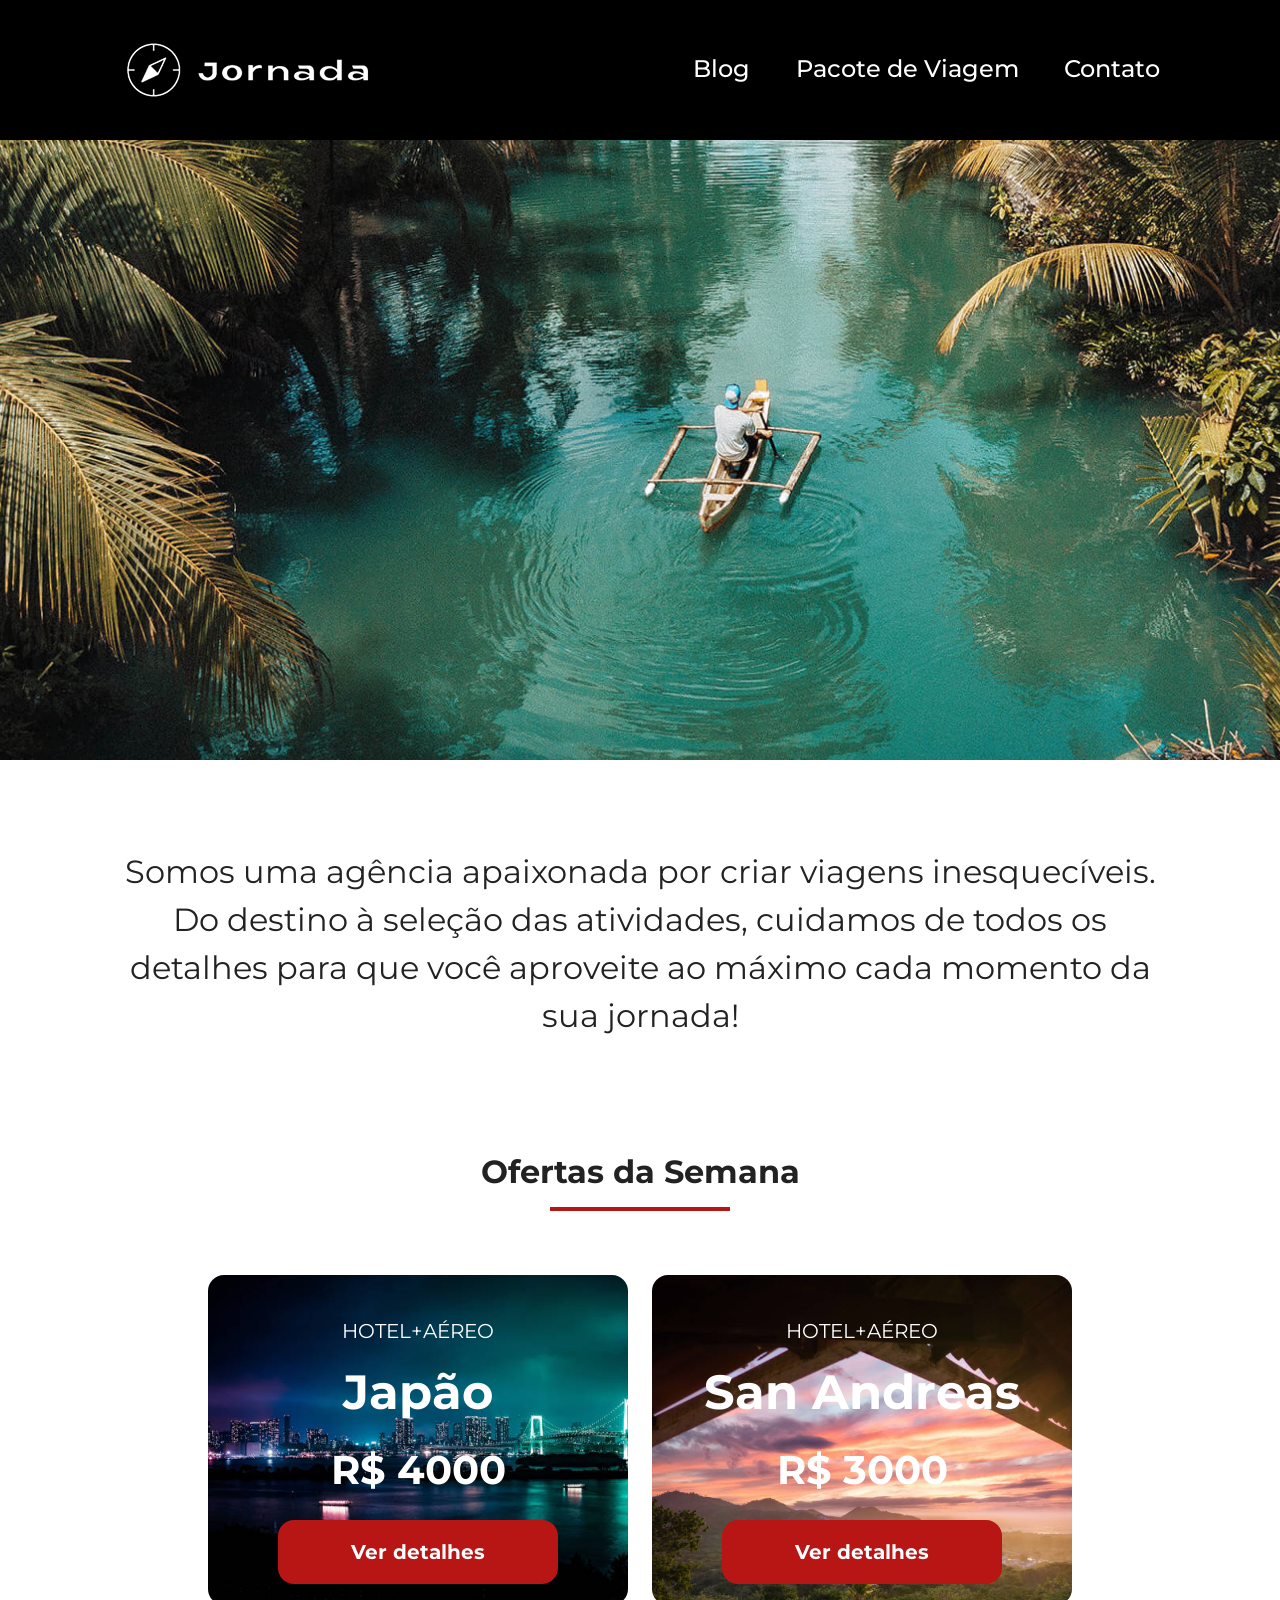
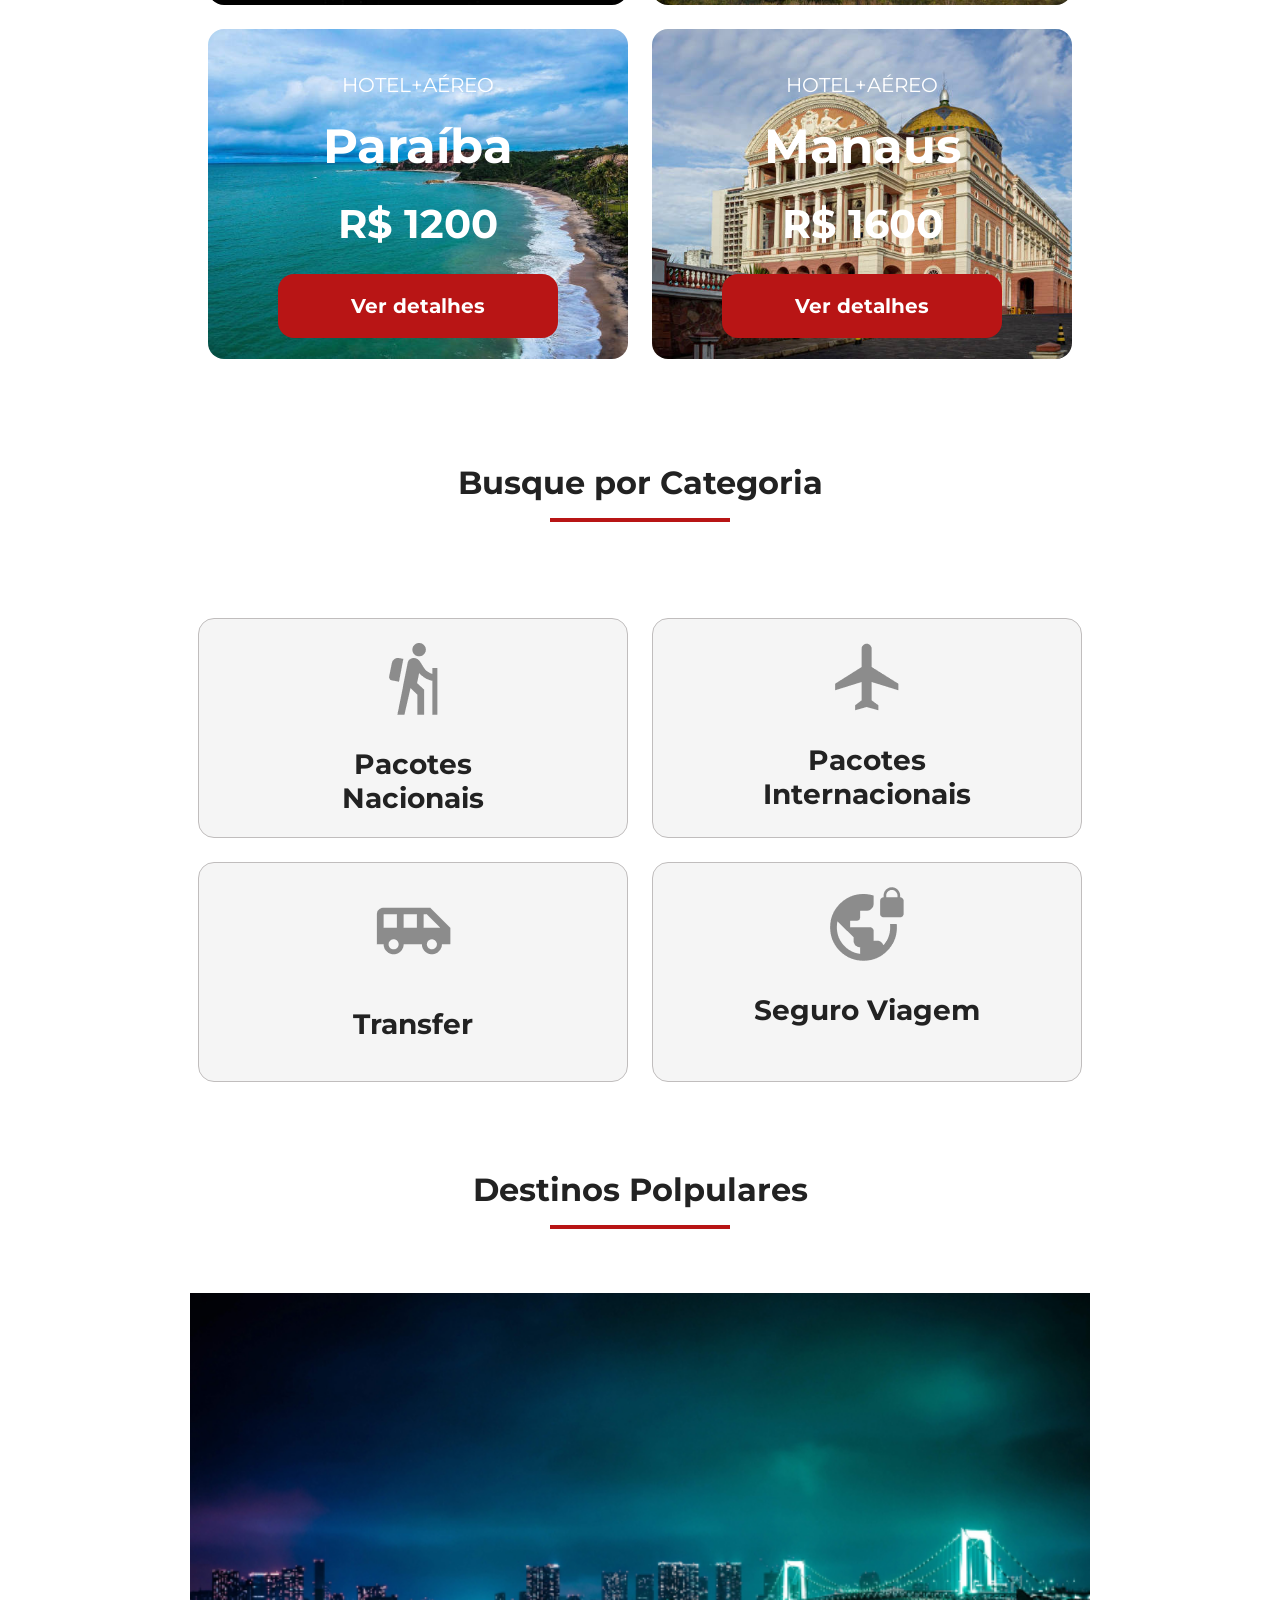
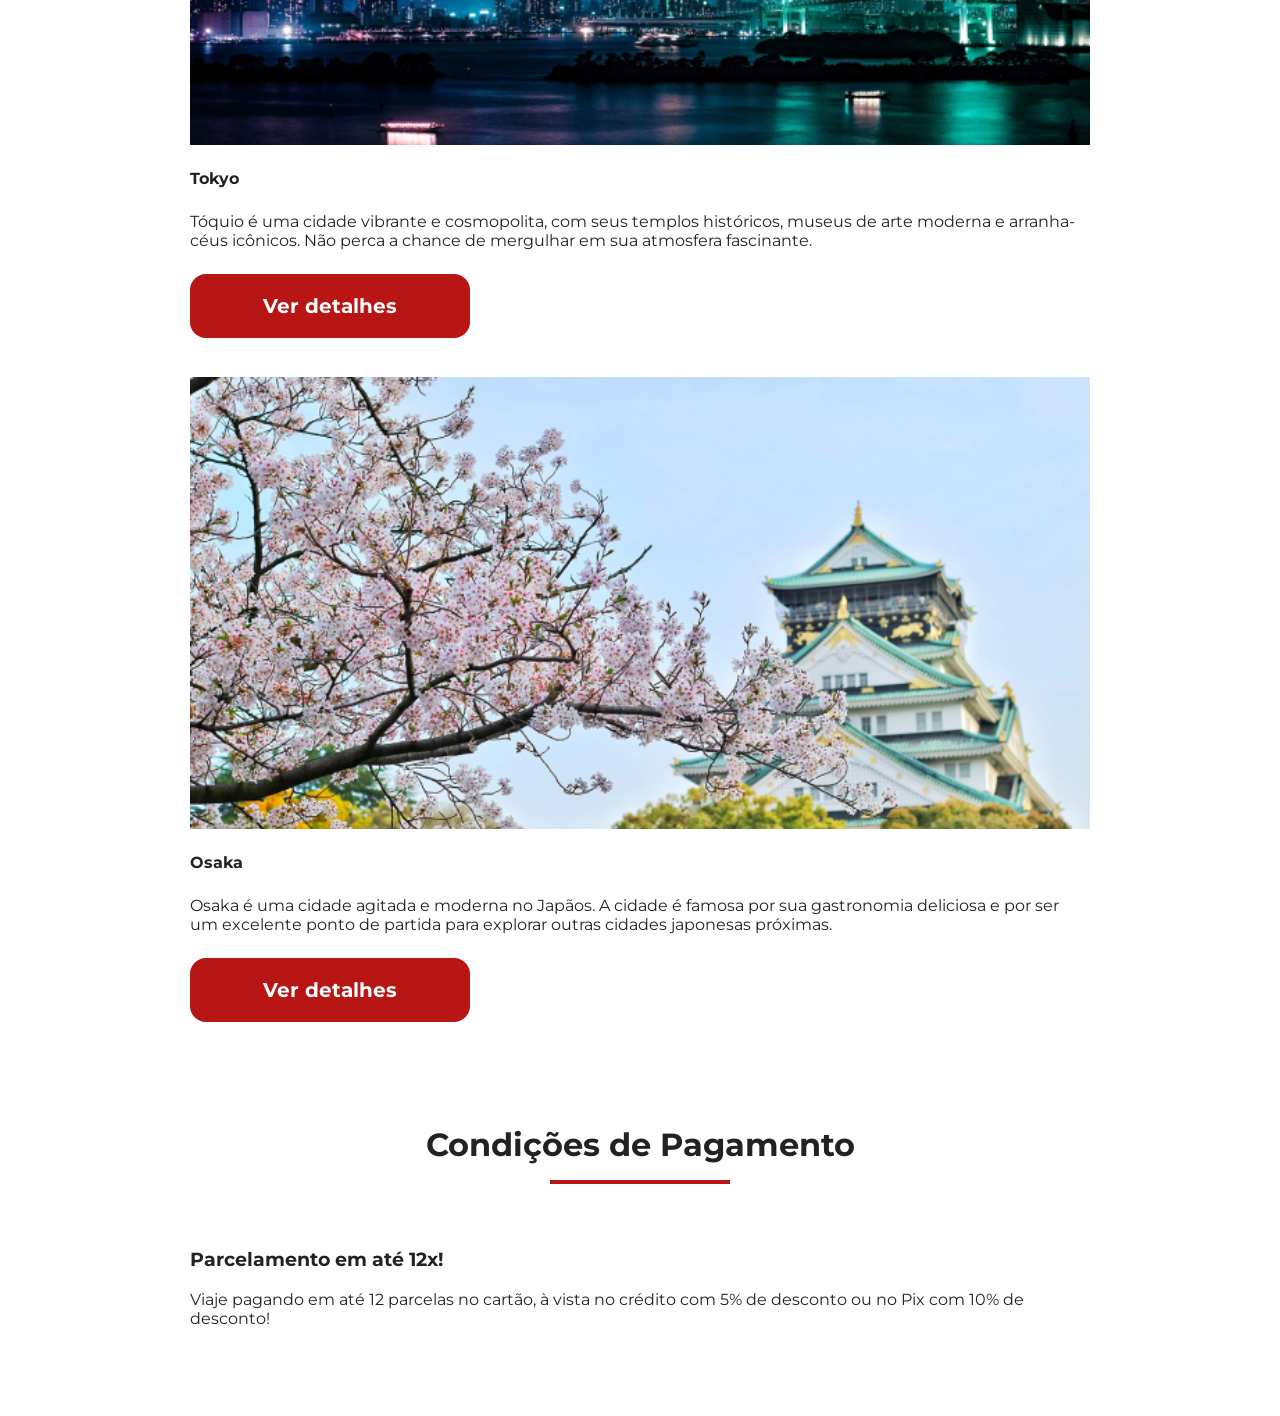
==== index.html @ 7502ced8 "Adiciona estrutura de pagamentos" ====
<!doctype html><html lang="pt-br">
  <head>
    <meta charset="UTF-8" />
    <meta name="viewport" content="width=device-width, initial-scale=1.0" />
    <link rel="stylesheet" href="css/styles.css" />
    <title>Jornada Viagens</title>
    <link rel="shortcut icon" href="./assets/favicon.ico" type="image/x-icon">
  </head>
  <body>
    <header class="main-header">
      <a class="logo" href="index.html" title="Voltar para página inicial">
        <img class="img-mobile" src="assets/bussola_jornada_branca.png" alt="Bússola do logo Jornada Viagens na cor branca"/>
        <img class="img-desktop" src="assets/bussola-texto-jornada-branco.png" alt="Logo Jornada Viagens na cor branca">
      </a>
        <div class="navegation-menu">
          <label for="menu">
            <img src="assets/menu.png" alt="Menu" />
          </label>
          <input type="checkbox" id="menu" hidden />
          <nav>
            <ul class="list-links">
              <li>
                <a href="blog.html" target="_blank" title="Acessar Blog">Blog</a>
              </li>
              <li>
                <a href="pacotes.html" target="_blank" title="Acessar Pacotes de Viagem">Pacote de Viagem</a>
              </li>
              <li>
                <a href="contato.html" target="_blank" title="Acessar Contato">Contato</a>
              </li>
            </ul>
          </nav>
        </div>
    </header>
    <section class="hero">
      <div class="hero-img"></div>
      <h2>Somos uma agência apaixonada por criar viagens inesquecíveis. Do destino
        à seleção das atividades, cuidamos de todos os detalhes para que você
        aproveite ao máximo cada momento da sua jornada!
      </h2>
    </section>
    <div class="section-title">
      <h2>Ofertas da Semana</h2>
      <hr />
    </div>
    <section class="offers">
      <!-- <div class="section-title">
        <h2>Ofertas da Semana</h2>
        <hr />
      </div> -->
      <div class="offers-cards">
        <article class="card japao">
          <header>
            <p>HOTEL+AÉREO</p>
            <h3>Japão <br/>
              <span>R$ 4000</span>
            </h3>
          </header>
          <footer>
            <a href="#" class="button">Ver detalhes</a>
          </footer>
        </article>
      </div>
      <div class="offers-cards">
        <article class="card san-andreas">
          <header>
            <p>HOTEL+AÉREO</p>
            <h3>San Andreas<br/>
              <span>R$ 3000</span>
            </h3>
          </header>
          <footer>
            <a href="#" class="button">Ver detalhes</a>
          </footer>
        </article>
      </div>
      <div class="offers-cards">
        <article class="card paraiba">
          <header>
            <p>HOTEL+AÉREO</p>
            <h3>Paraíba<br/>
              <span>R$ 1200</span>
            </h3>
          </header>
          <footer>
            <a href="#" class="button">Ver detalhes</a>
          </footer>
        </article>
      </div>
      <div class="offers-cards">
        <article class="card manaus">
          <header>
            <p>HOTEL+AÉREO</p>
            <h3>Manaus<br/>
              <span>R$ 1600</span>
            </h3>
          </header>
          <footer>
            <a href="#" class="button">Ver detalhes</a>
          </footer>
        </article>
      </div>
    </section>
    <section class="categories">
      <div class="section-title">
        <h2>Busque por Categoria</h2>
        <hr />
      </div>
      <div class="categories-cards">
        <a class="card" href="#" target="_blank" title="Busque pela categoria Pacotes Nacionais">
          <img src="assets/icone-caminhada.png" alt="Ícone cinza representando uma pessoa fazendo tracking">
          <h3 class="content-title">Pacotes<br/>Nacionais</h3>
        </a>
        <a class="card" href="#" target="_blank" title="Busque pela categoria Pacotes Internacionais">
          <img src="assets/icone-aviao.png" alt="ícone cinza representando um avião">
          <h3 class="content-title">Pacotes<br/>Internacionais</h3>
        </a>
        <a class="card single-line transfer" href="#" target="_blank" title="Busque pela categoria Transfer">
          <img src="assets/icone-onibus.png" alt="ícone cinza representando um ônibus">
          <h3 class="content-title">Transfer</h3>
        </a>
        <a class="card single-line" href="#" target="_blank" title="Busque pela categoria Seguro Viagem">
          <img src="assets/icone-planeta.png" alt="ícone cinza representando o planeta terra com um cadeado">
          <h3 class="content-title">Seguro Viagem</h3>
        </a>
      </div>
    </section>
    <div class="section-title">
        <h2>Destinos Polpulares</h2>
        <hr />
    </div>
    <section class="destinations">
      <!-- <div class="section-title">
        <h2>Destinos Polpulares</h2>
        <hr />
      </div> -->
      <div class="destination-items">
        <article class="item tokyo">
          <header>
              <div class="img-item"></div>
              <h4>Tokyo</h4>
          </header>
          <p>Tóquio é uma cidade vibrante e cosmopolita, com seus templos
              históricos, museus de arte moderna e arranha-céus icônicos. Não
              perca a chance de mergulhar em sua atmosfera fascinante.
          </p>
          <footer>
              <a href="#" class="button" target="_blank" title="Veja mais detalhes do destino Tokyo">Ver detalhes</a>
          </footer>
        </article>
      </div>
      <div class="destination-items">
        <article class="item osaka">
          <header>
            <div class="img-item"></div>
            <h4>Osaka</h4>
          </header>
          <p>Osaka é uma cidade agitada e moderna no Japãos. A cidade é famosa
            por sua gastronomia deliciosa e por ser um excelente ponto de
            partida para explorar outras cidades japonesas próximas.
          </p>
          <footer>
            <a href="#" class="button" target="_blank" title="Veja mais detalhes do destino Osaka">Ver detalhes</a>
          </footer>
        </article>
      </div>
    </section>
    <section class="payments">
      <div class="section-title">
        <h2>Condições de Pagamento</h2>
        <hr />
      </div>
      <div class="text-content">
        <h3>Parcelamento em até 12x!</h3>
        <p>Viaje pagando em até 12 parcelas no cartão, à vista no crédito com 5% de desconto ou no Pix com 10% de desconto! </p>
      </div>
      <div class="image-content">
        <div class="image bag"></div>
        <div class="image passport"></div>
        <div class="image people"></div>
      </div>
    </section>
  </body></html>
---- css/styles.css ----
@import url(global.css);
@import url(header.css);
@import url(hero.css);
@import url(offers.css);
@import url(categories.css);
@import url(destinations.css);
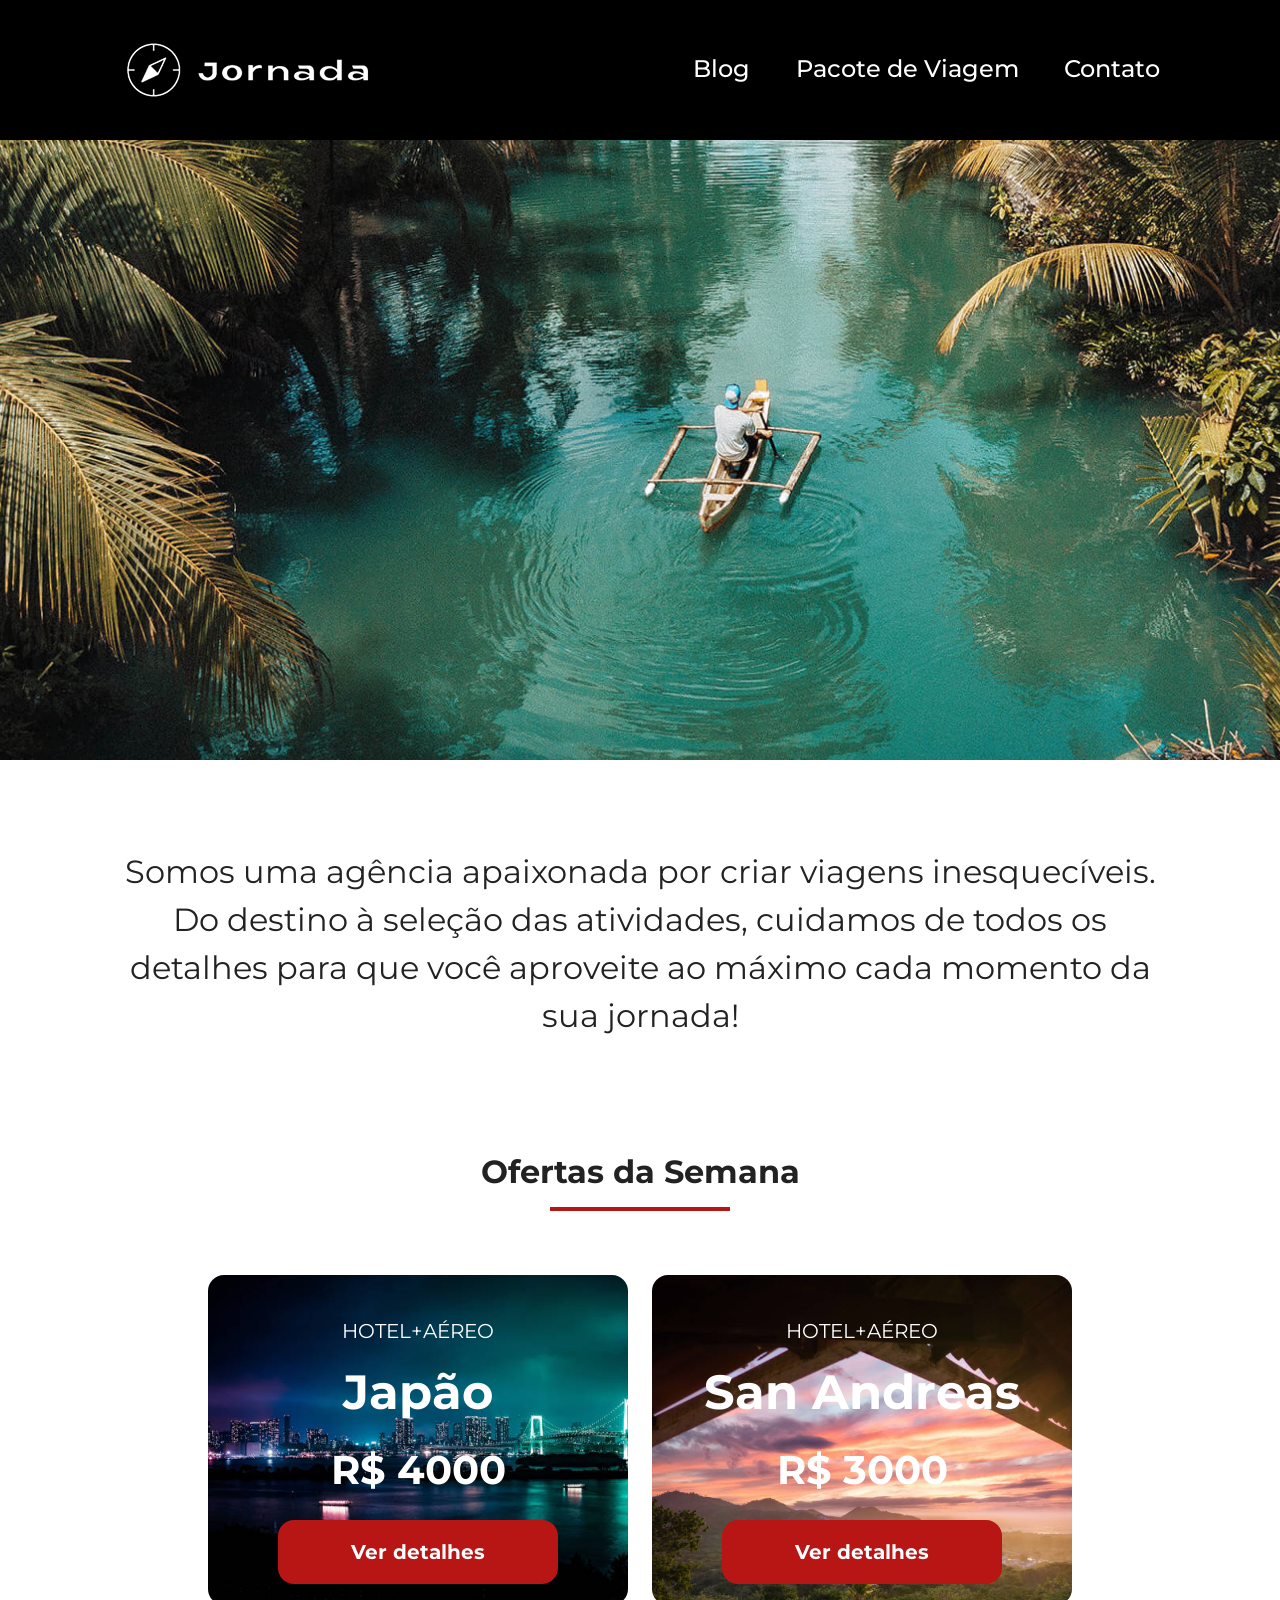
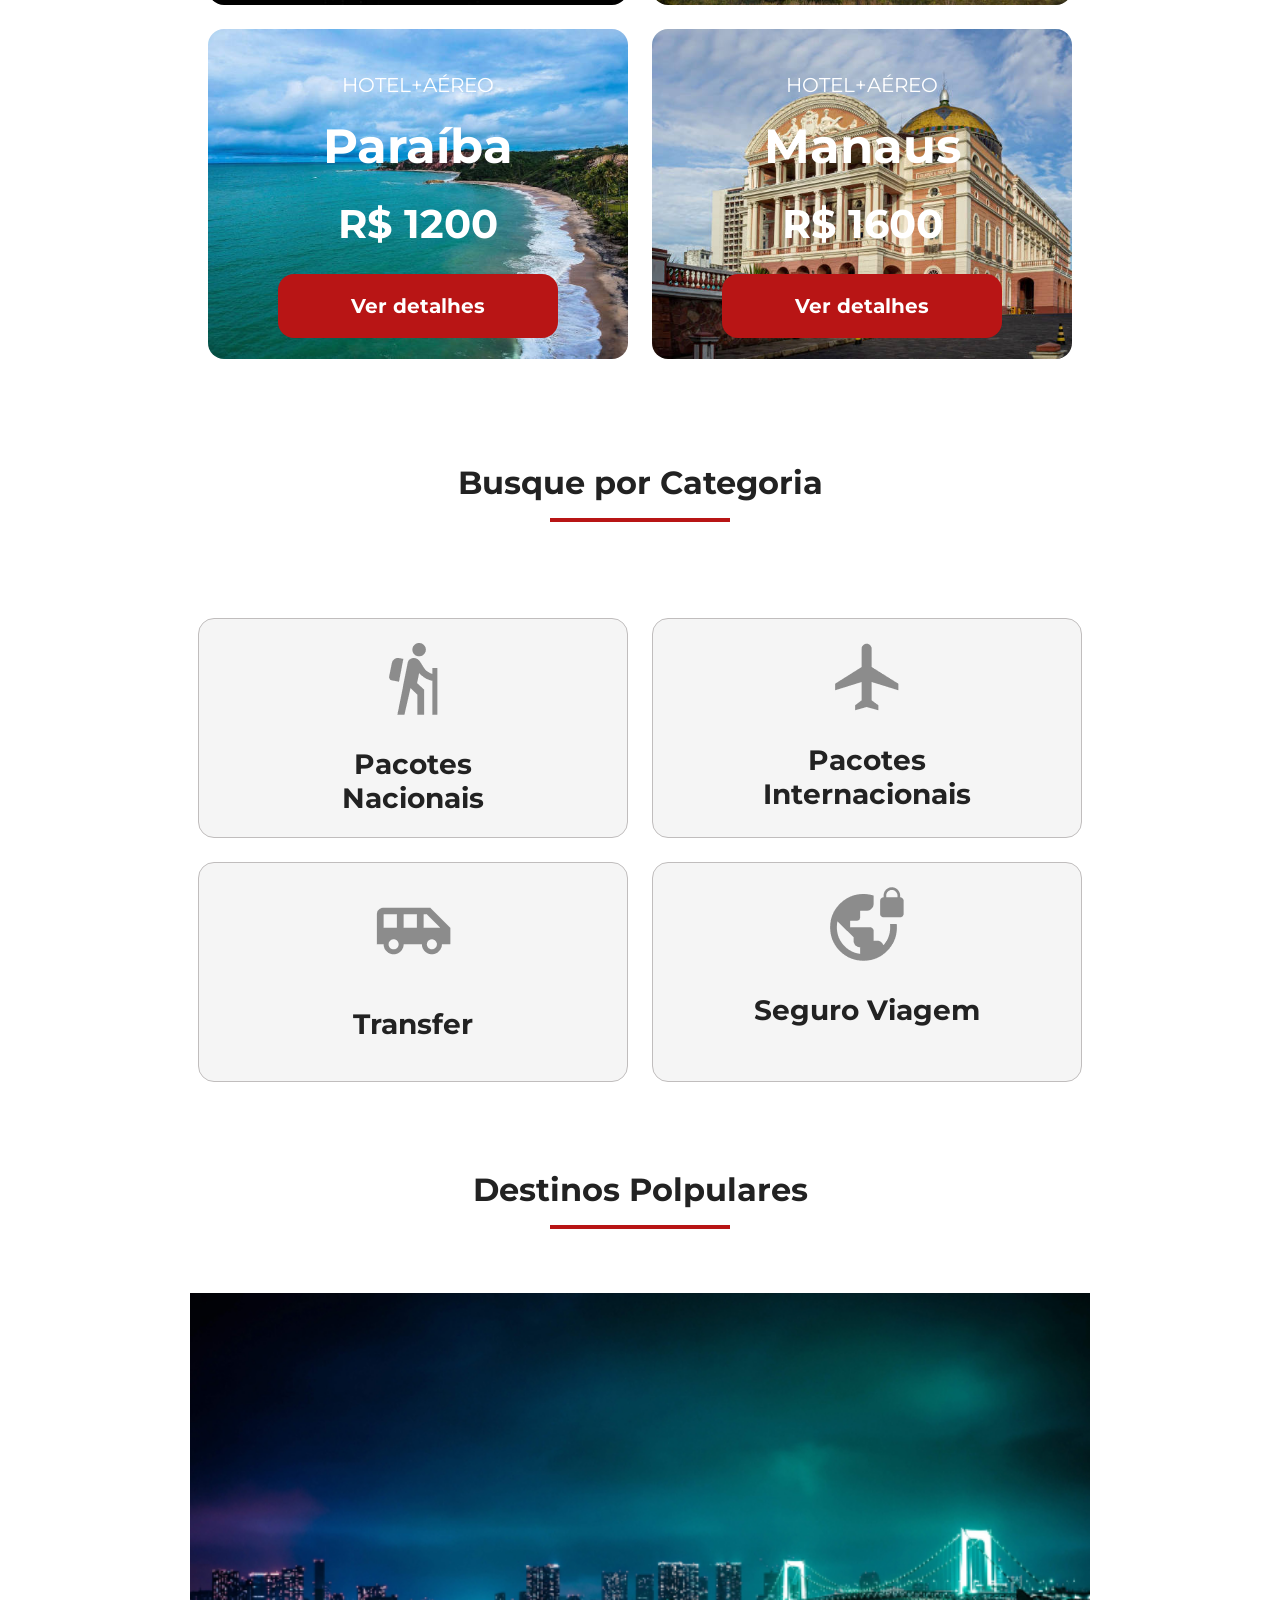
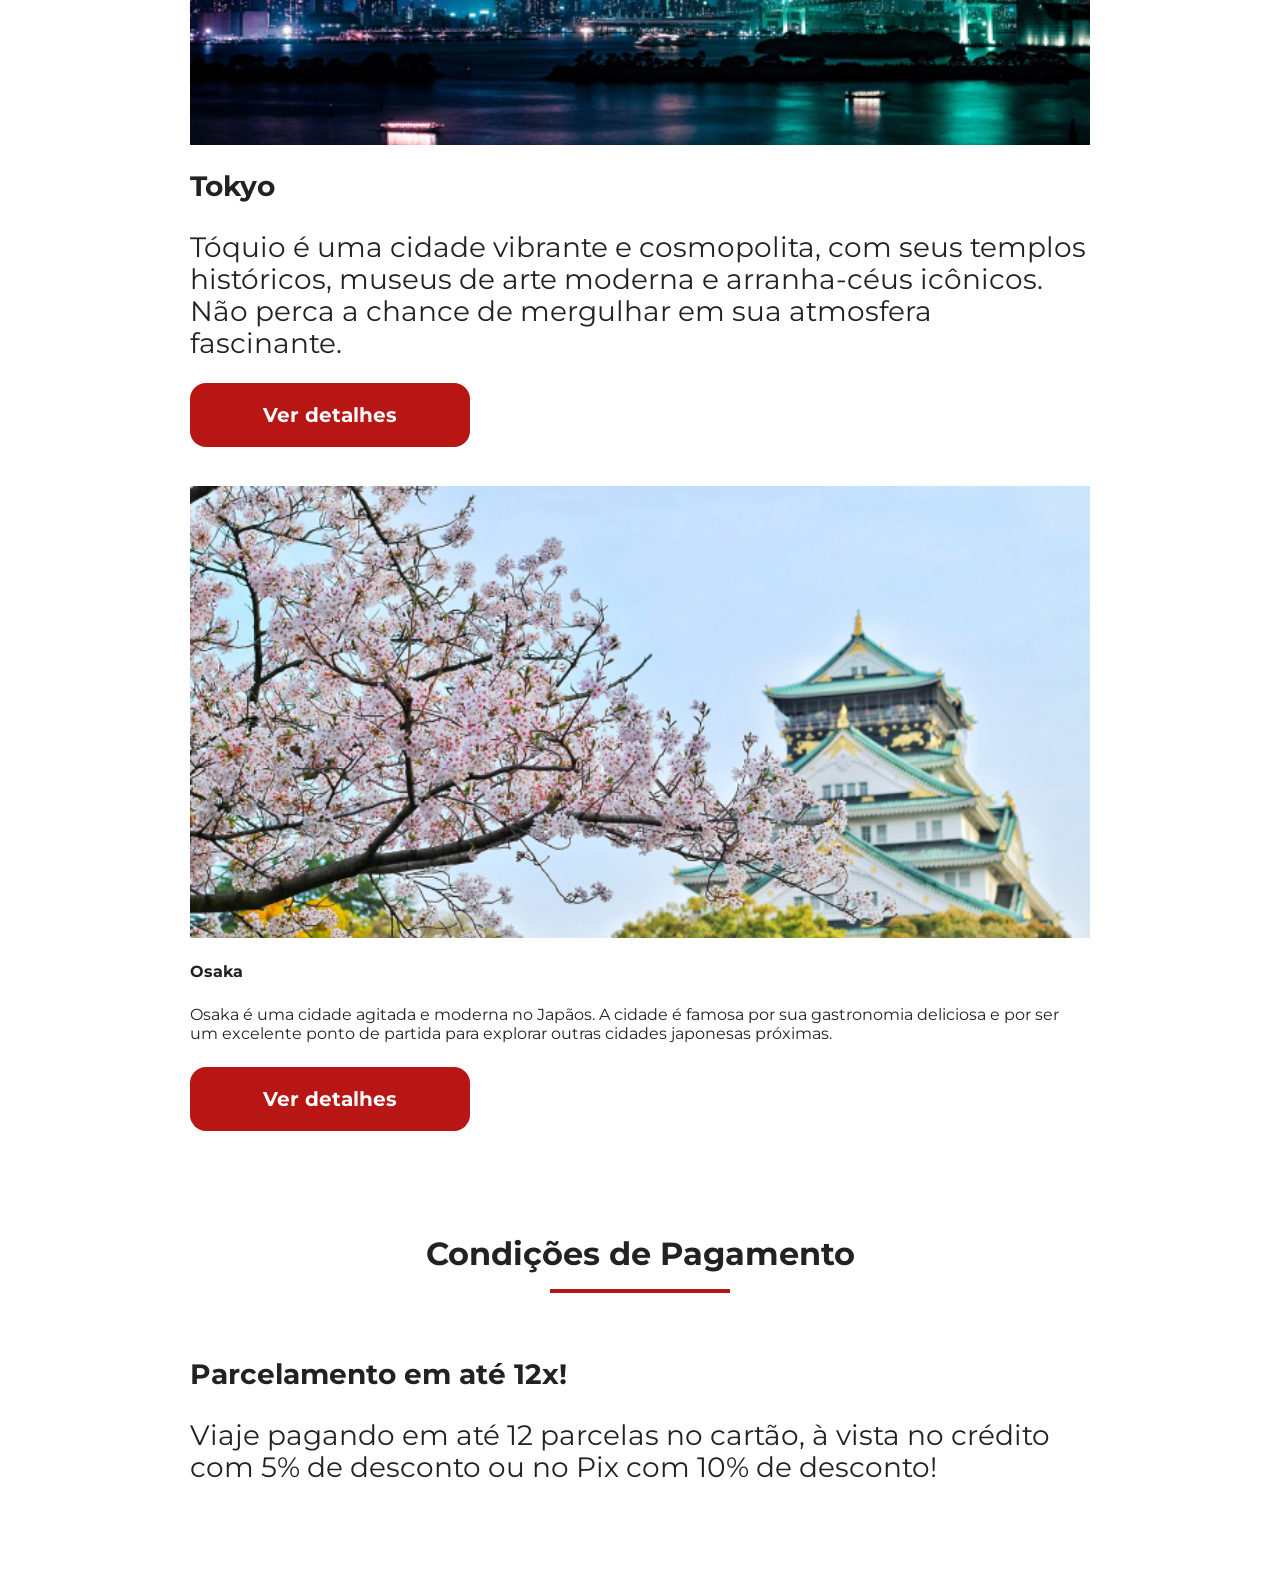
==== commit 77ffb5f4: "Reutiliza estilos de textos" ====
--- a/index.html
+++ b/index.html
@@ -138,9 +138,9 @@
         <article class="item tokyo">
           <header>
               <div class="img-item"></div>
-              <h4>Tokyo</h4>
+              <h4 class="content-title">Tokyo</h4>
           </header>
-          <p>Tóquio é uma cidade vibrante e cosmopolita, com seus templos
+          <p class="content-text">Tóquio é uma cidade vibrante e cosmopolita, com seus templos
               históricos, museus de arte moderna e arranha-céus icônicos. Não
               perca a chance de mergulhar em sua atmosfera fascinante.
           </p>
@@ -171,8 +171,8 @@
         <hr />
       </div>
       <div class="text-content">
-        <h3>Parcelamento em até 12x!</h3>
-        <p>Viaje pagando em até 12 parcelas no cartão, à vista no crédito com 5% de desconto ou no Pix com 10% de desconto! </p>
+        <h3 class="content-title">Parcelamento em até 12x!</h3>
+        <p class="content-text">Viaje pagando em até 12 parcelas no cartão, à vista no crédito com 5% de desconto ou no Pix com 10% de desconto! </p>
       </div>
       <div class="image-content">
         <div class="image bag"></div>
--- a/css/styles.css
+++ b/css/styles.css
@@ -3,4 +3,5 @@
 @import url(hero.css);
 @import url(offers.css);
 @import url(categories.css);
-@import url(destinations.css);+@import url(destinations.css);
+@import url(payments.css);
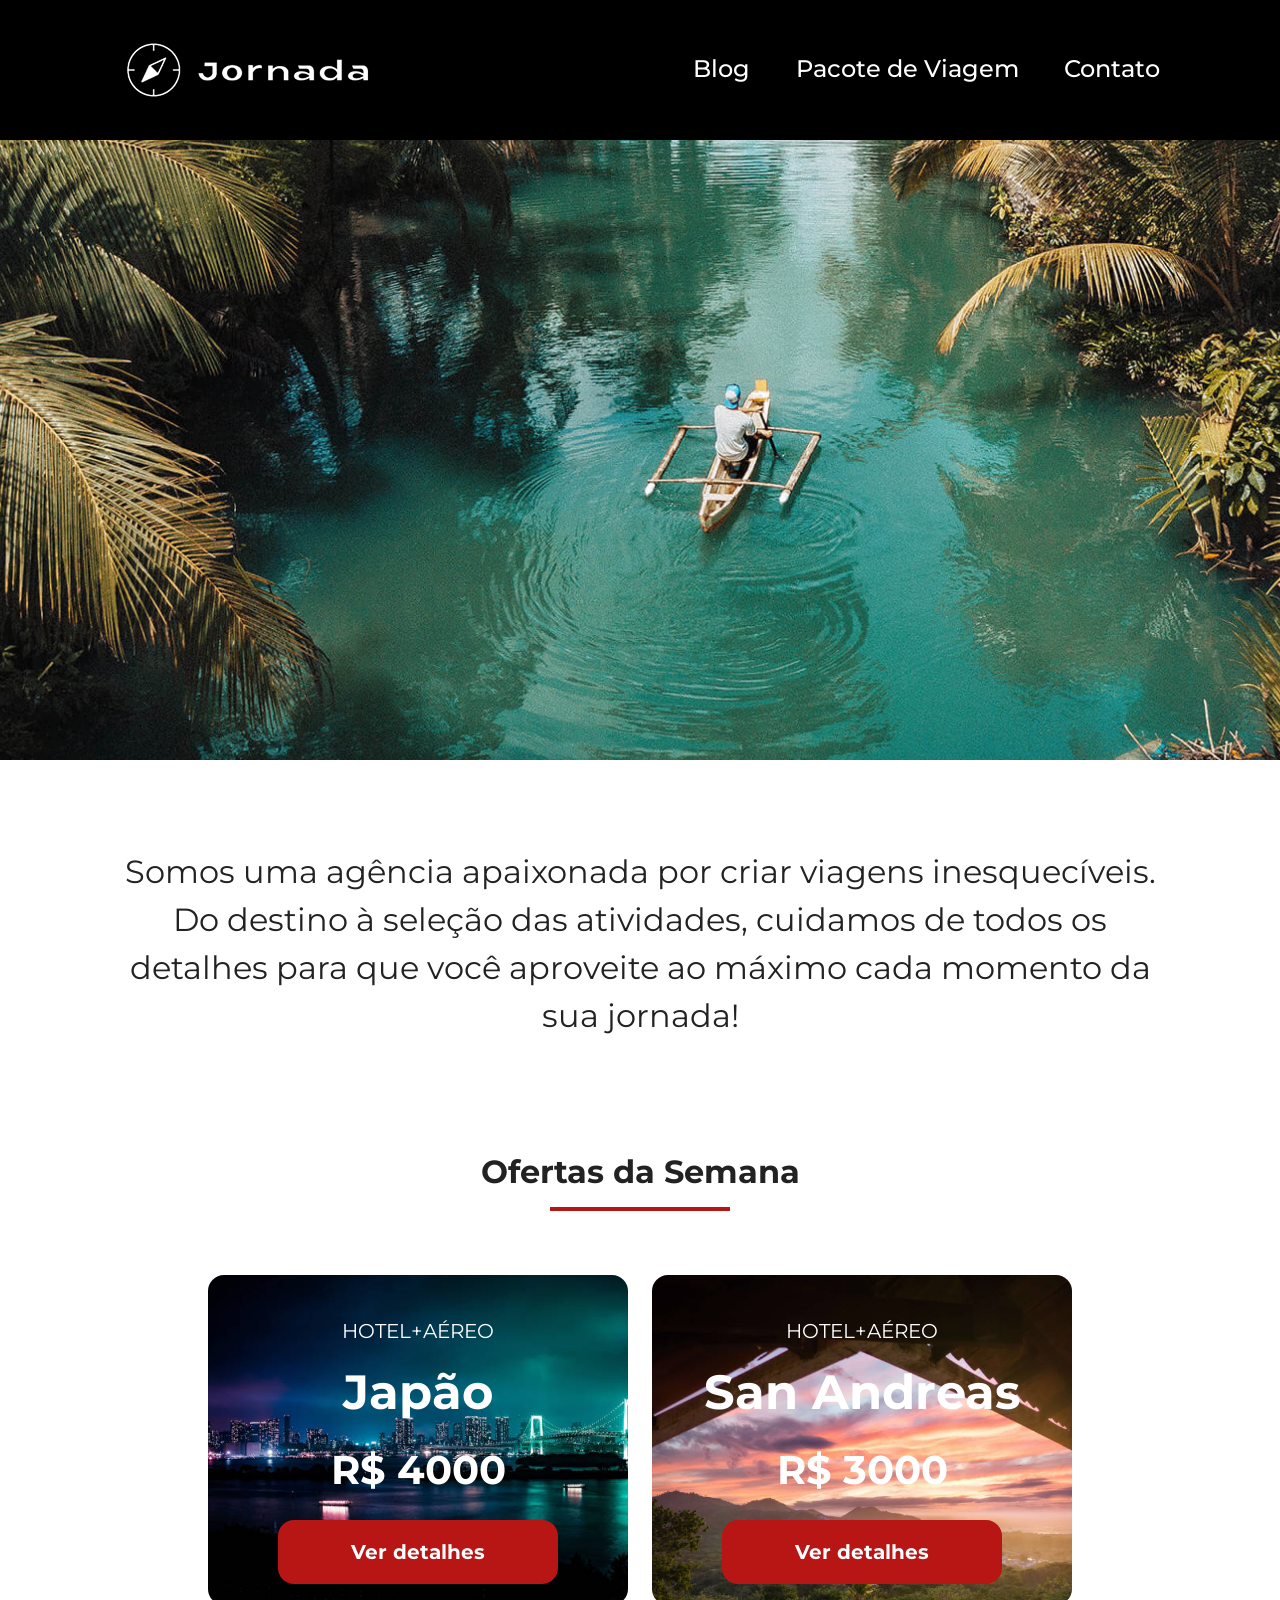
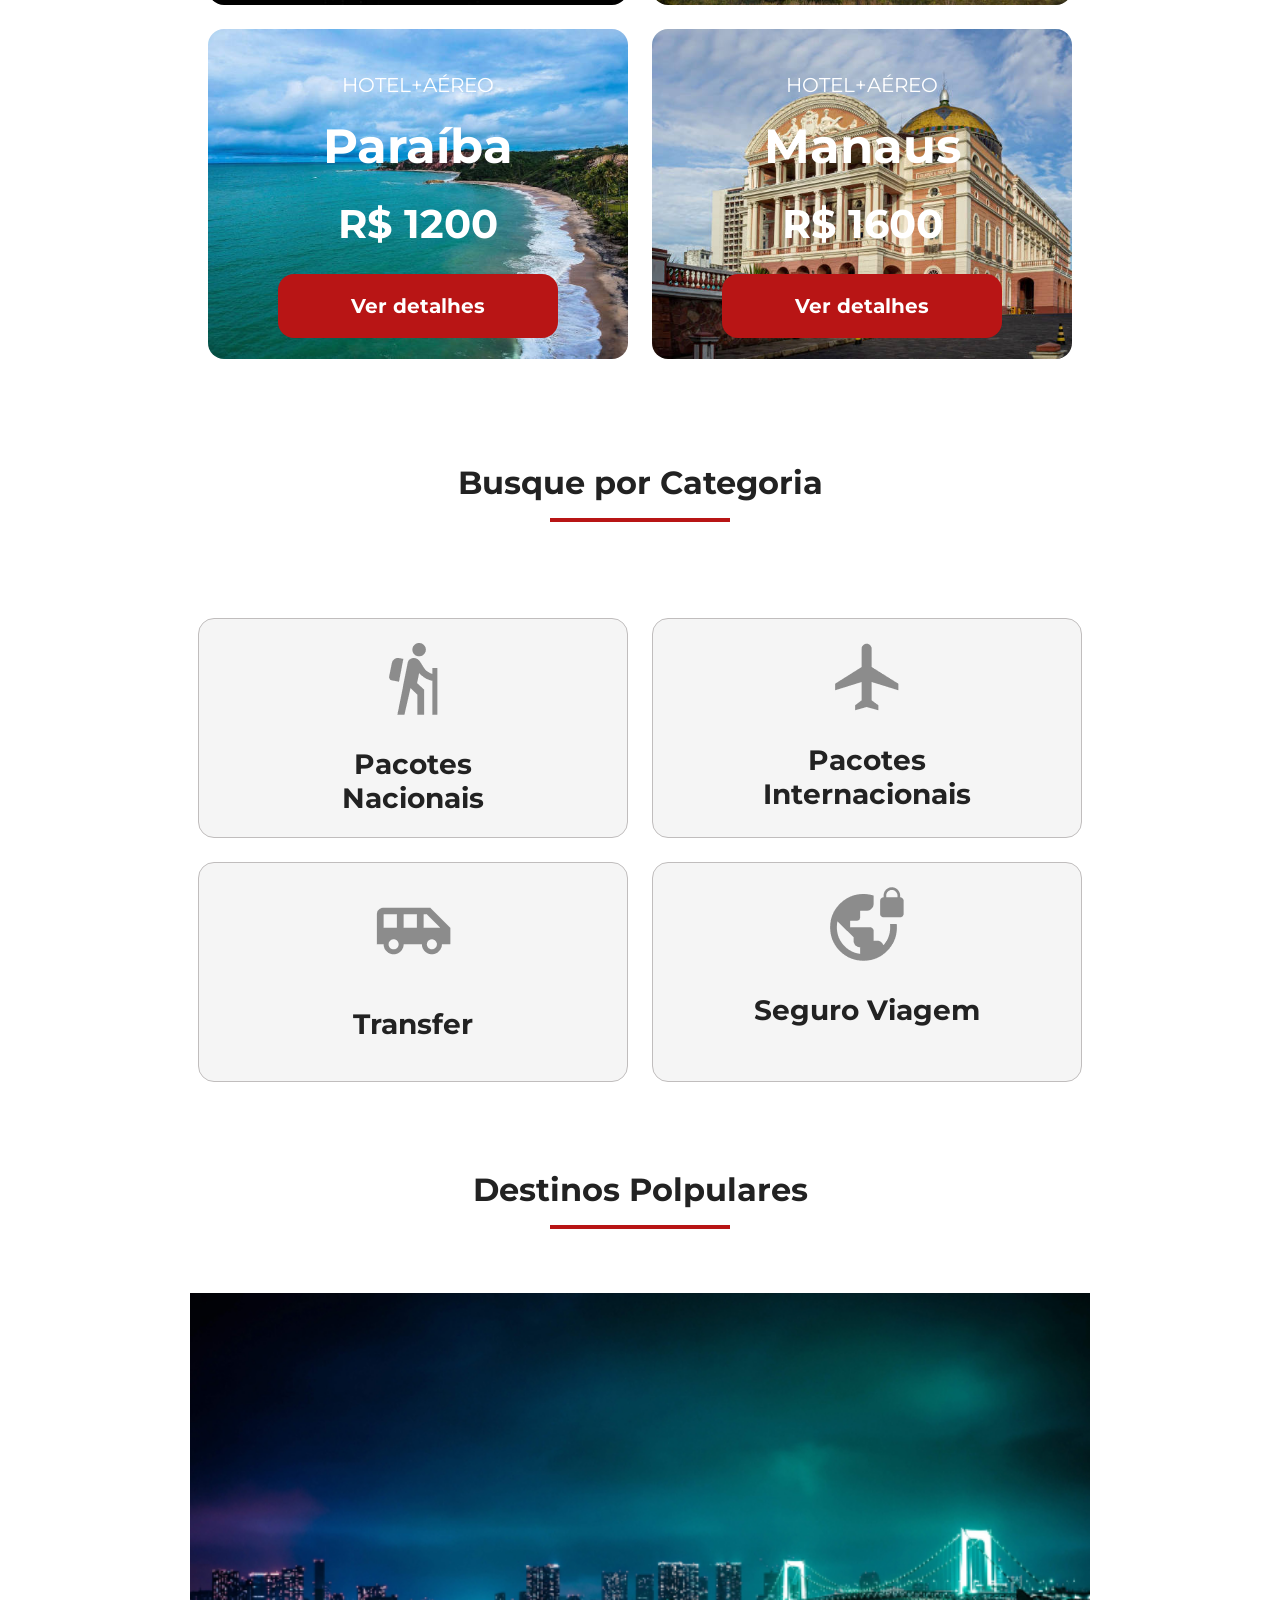
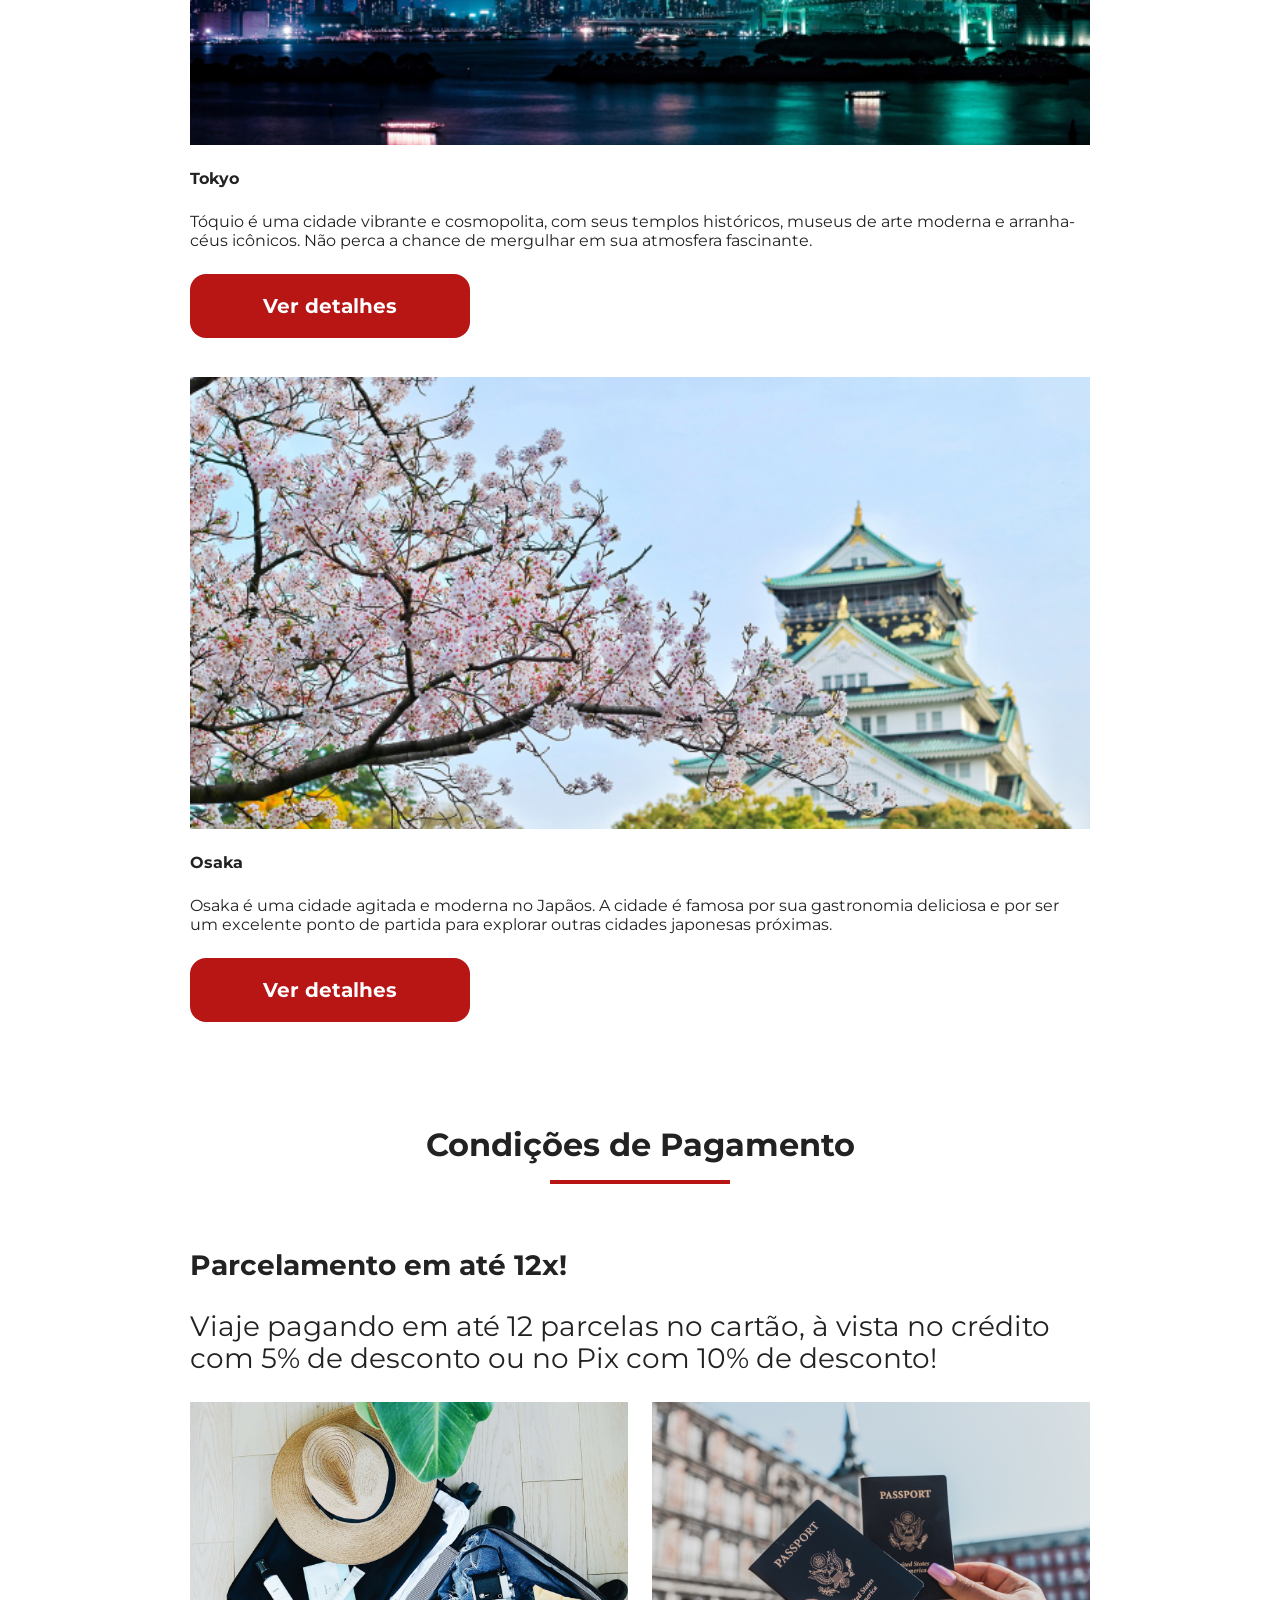
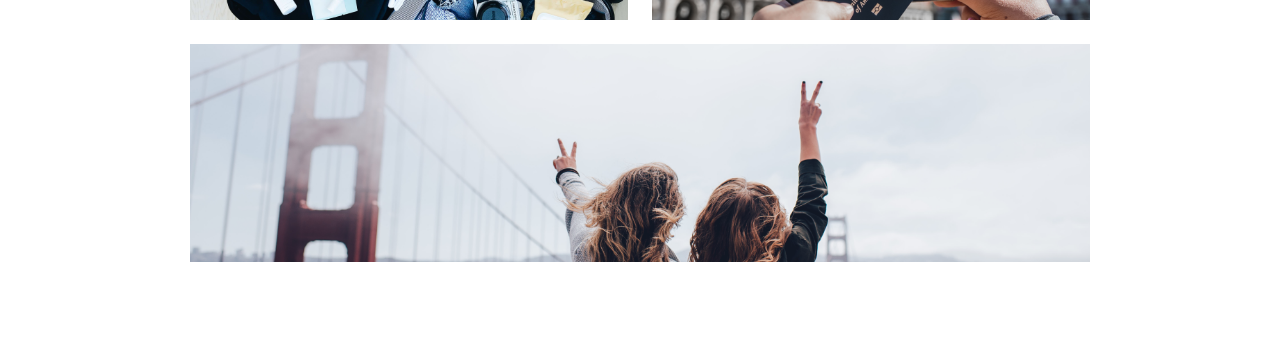
==== commit d148ce82: "Finalizando sessão condições de pagamentos" ====
--- a/index.html
+++ b/index.html
@@ -138,9 +138,9 @@
         <article class="item tokyo">
           <header>
               <div class="img-item"></div>
-              <h4 class="content-title">Tokyo</h4>
+              <h4>Tokyo</h4>
           </header>
-          <p class="content-text">Tóquio é uma cidade vibrante e cosmopolita, com seus templos
+          <p >Tóquio é uma cidade vibrante e cosmopolita, com seus templos
               históricos, museus de arte moderna e arranha-céus icônicos. Não
               perca a chance de mergulhar em sua atmosfera fascinante.
           </p>
@@ -170,14 +170,16 @@
         <h2>Condições de Pagamento</h2>
         <hr />
       </div>
-      <div class="text-content">
-        <h3 class="content-title">Parcelamento em até 12x!</h3>
-        <p class="content-text">Viaje pagando em até 12 parcelas no cartão, à vista no crédito com 5% de desconto ou no Pix com 10% de desconto! </p>
-      </div>
-      <div class="image-content">
-        <div class="image bag"></div>
-        <div class="image passport"></div>
-        <div class="image people"></div>
+      <div class="content-container">
+        <div class="text-content">
+          <h3 class="content-title">Parcelamento em até 12x!</h3>
+          <p class="content-text">Viaje pagando em até 12 parcelas no cartão, à vista no crédito com 5% de desconto ou no Pix com 10% de desconto! </p>
+        </div>
+        <div class="image-gallery">
+          <div class="image first"></div>
+          <div class="image second"></div>
+          <div class="image thirdy colspan-2"></div>
+        </div>
       </div>
     </section>
   </body></html>
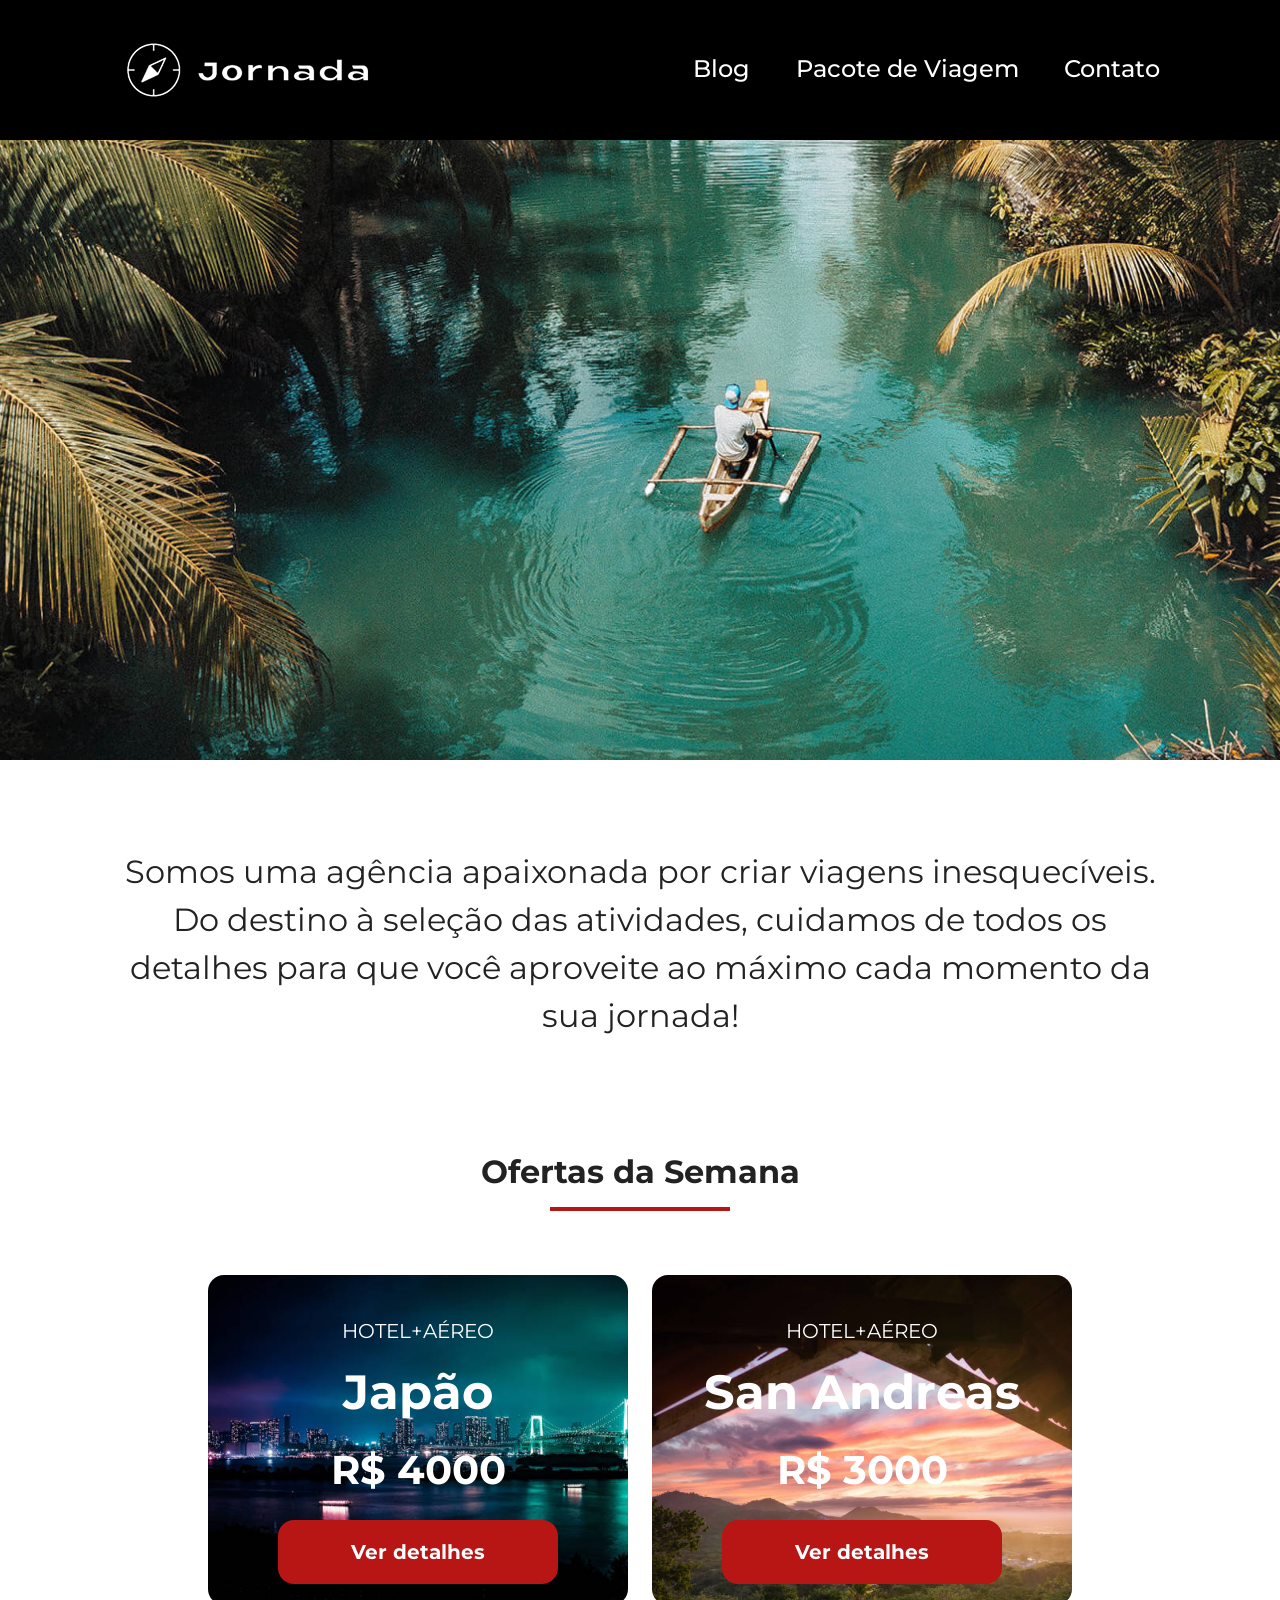
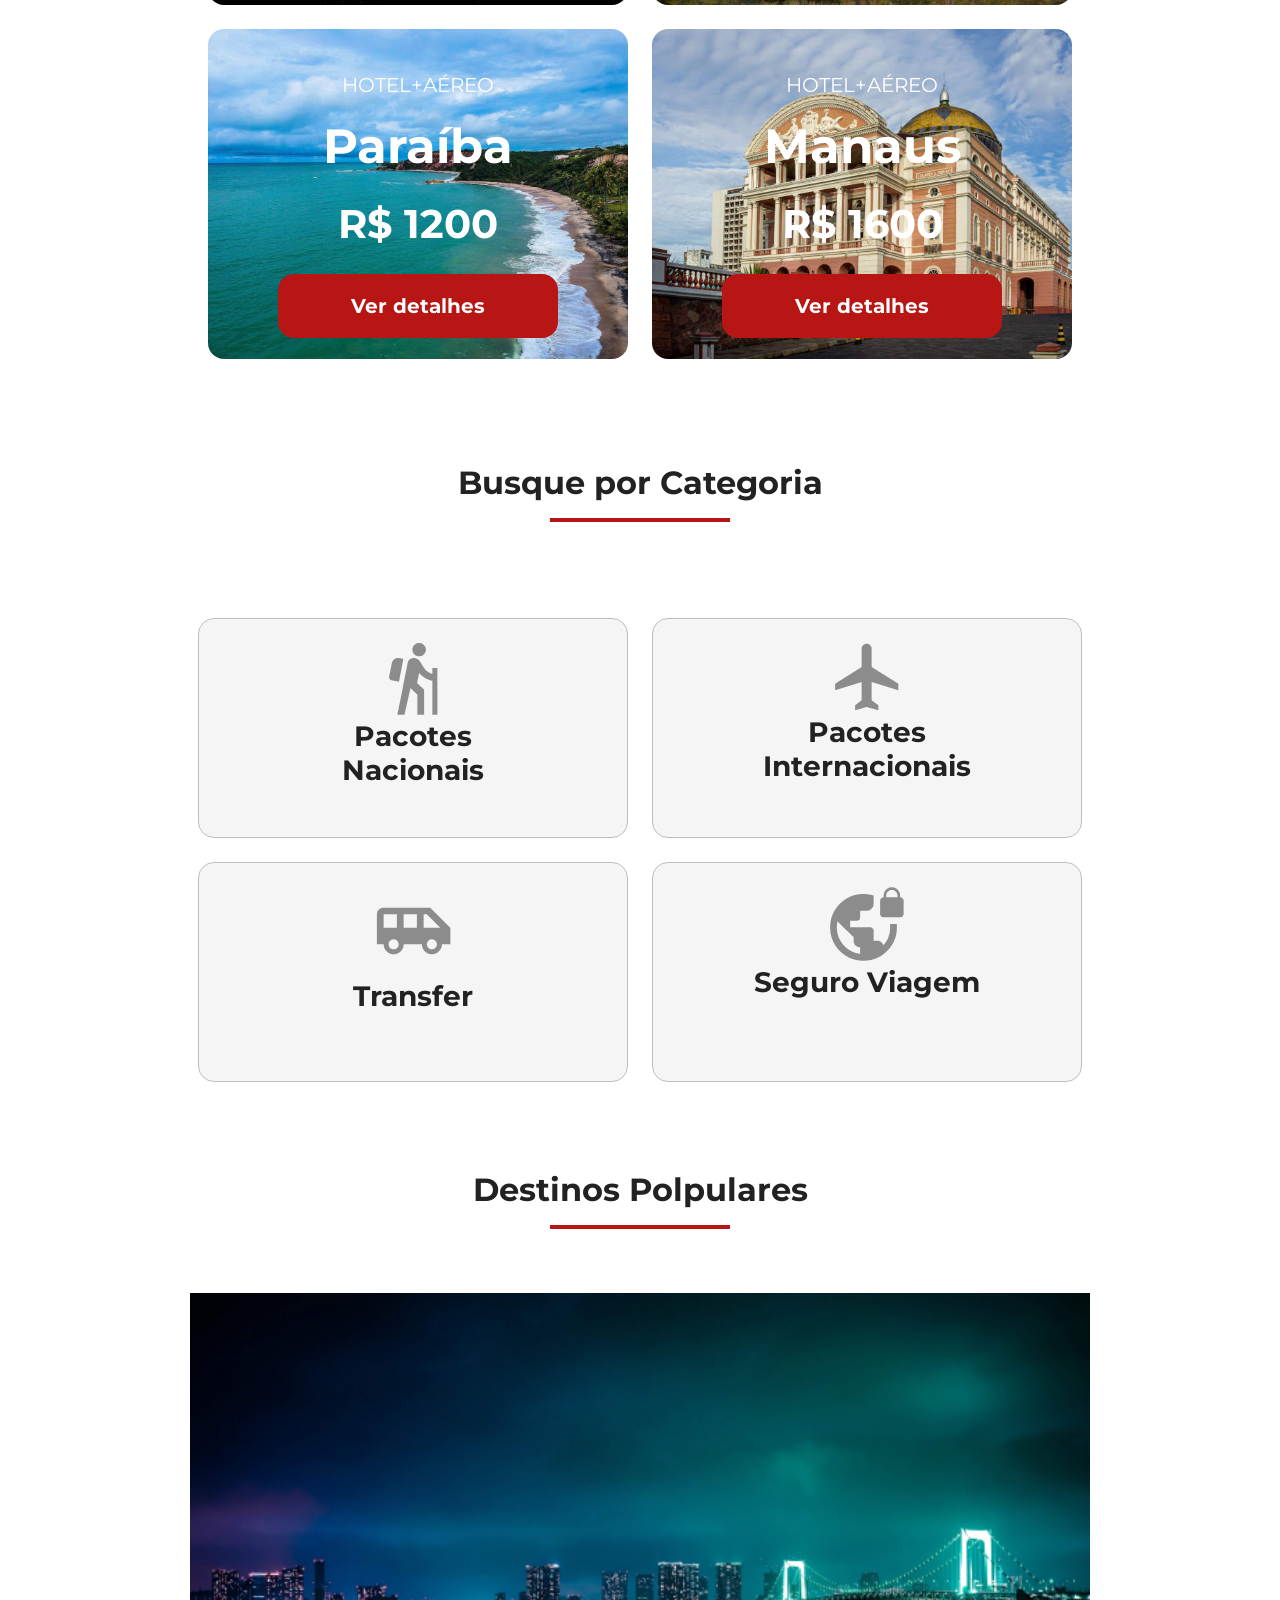
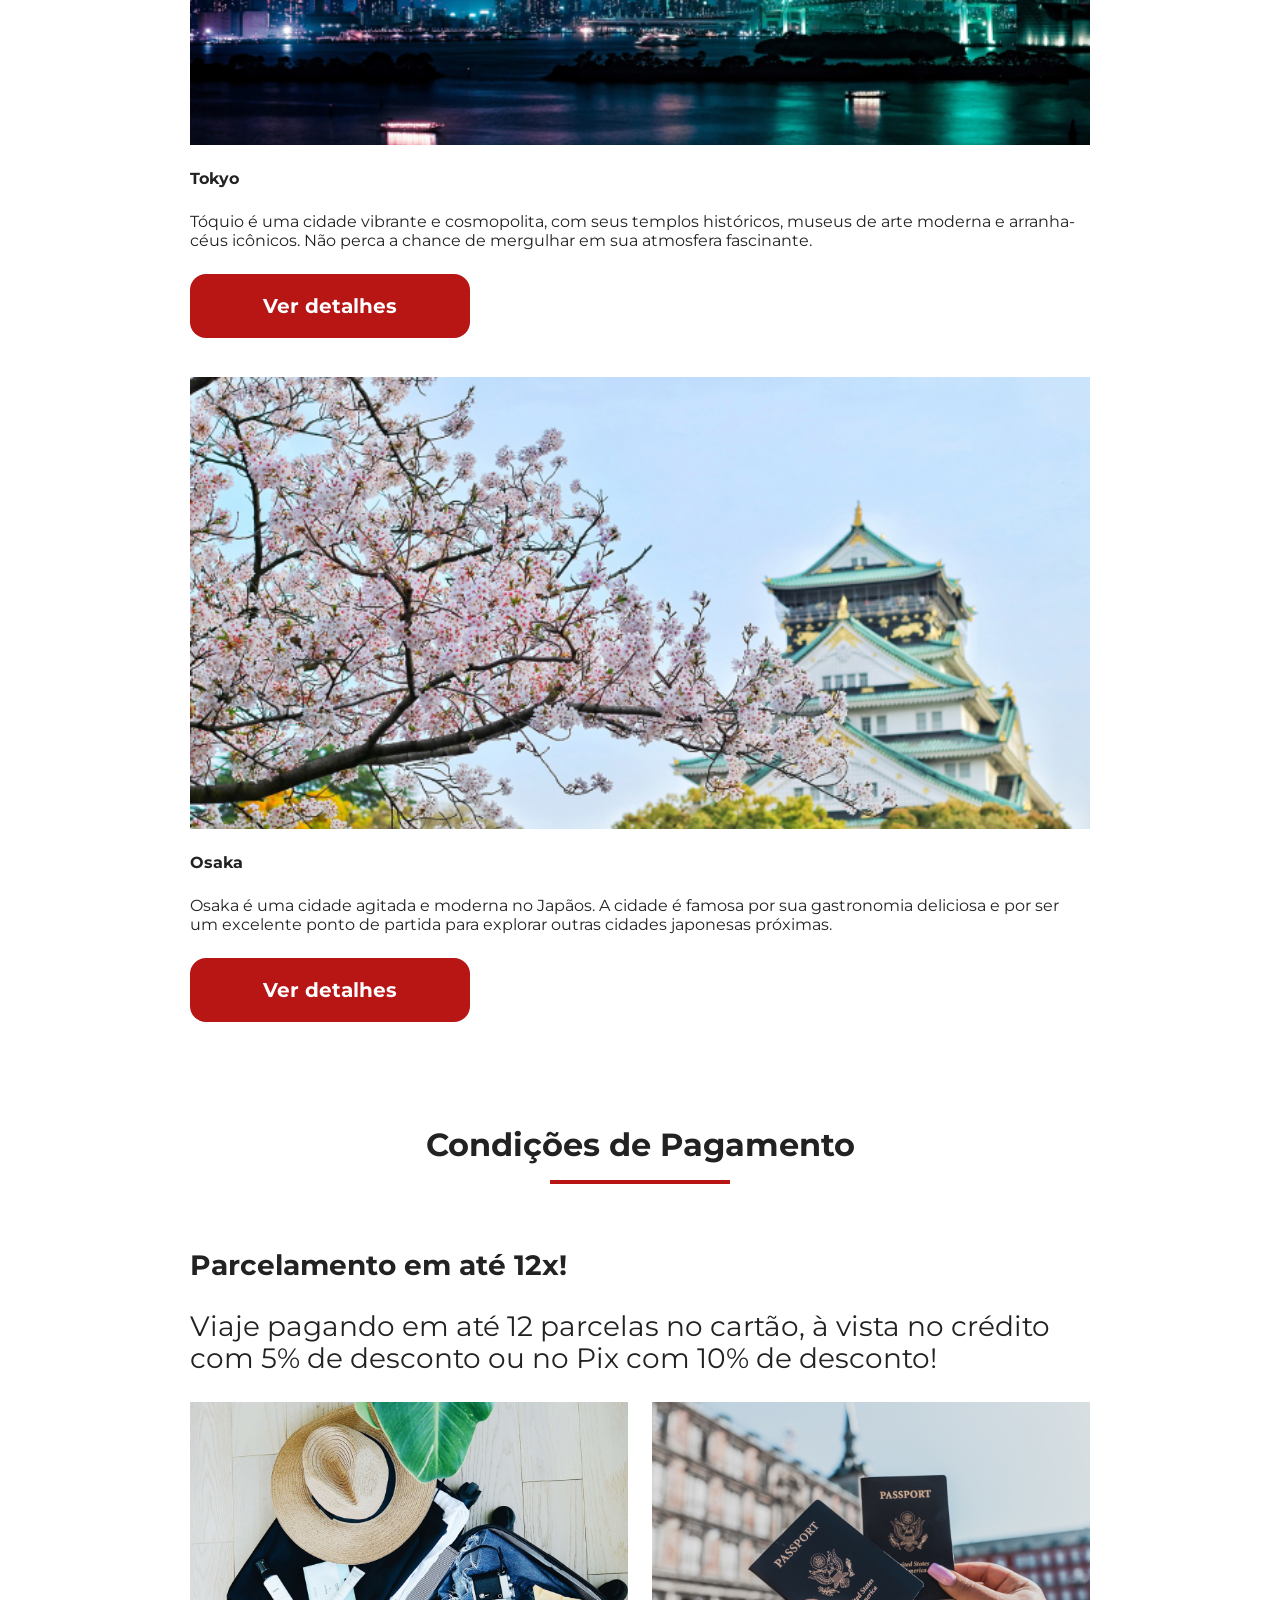
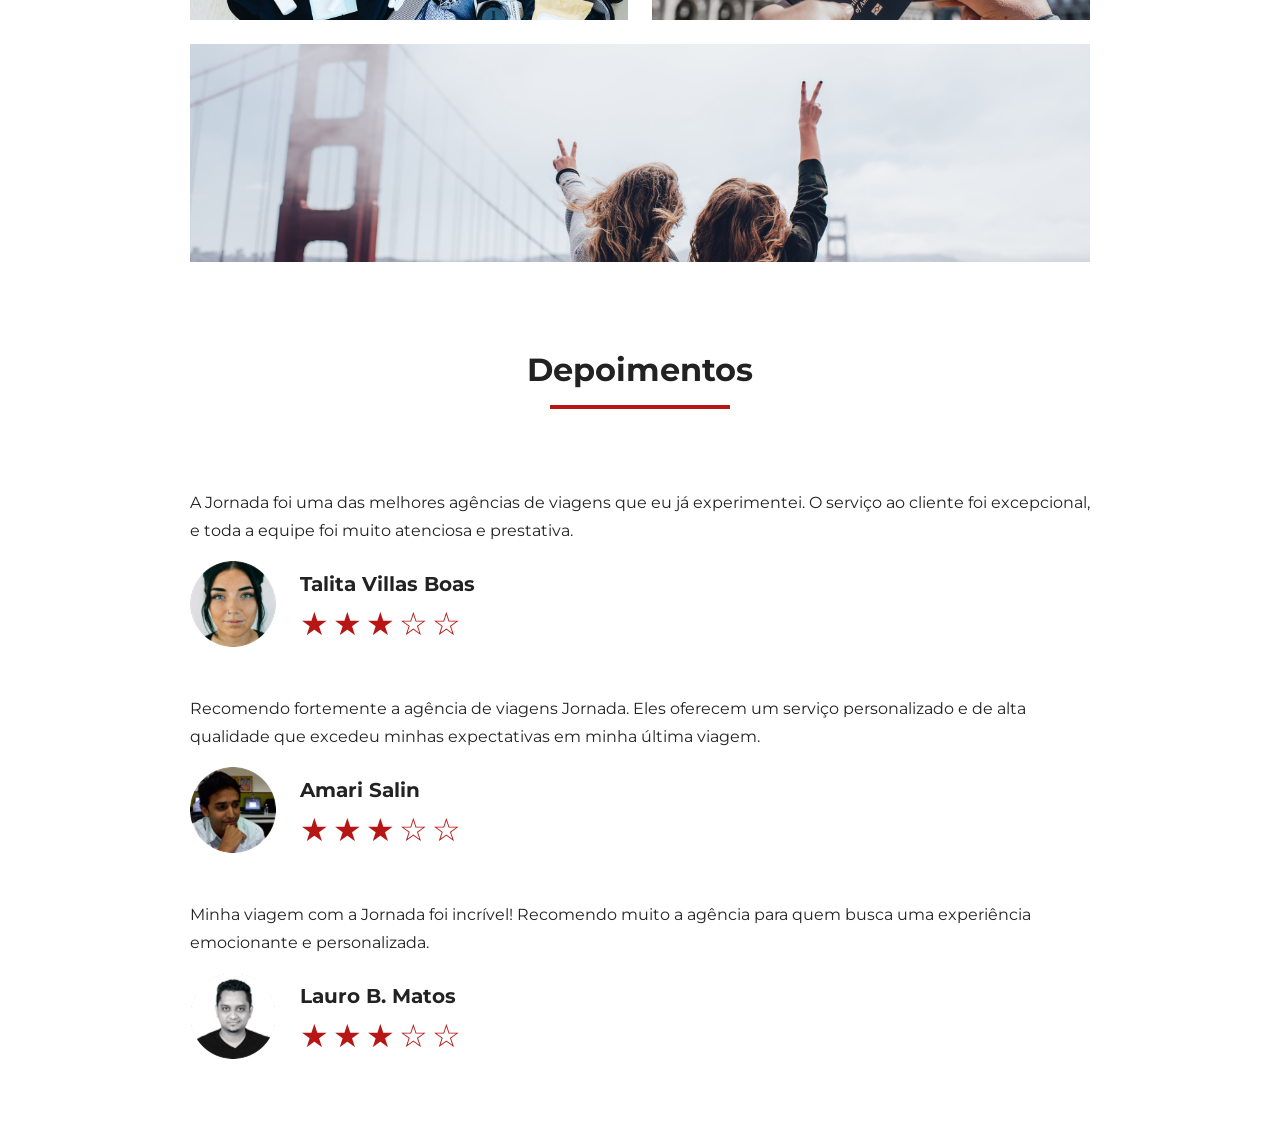
==== commit d0d02080: "Finalizando sessão depoimentos" ====
--- a/index.html
+++ b/index.html
@@ -182,4 +182,71 @@
         </div>
       </div>
     </section>
+    <section class="testimonials">
+      <div class="section-title">
+        <h2>Depoimentos</h2>
+        <hr />
+      </div>
+      <div class="testimonial-container">
+        <article>
+          <header>
+            <p>A Jornada foi uma das melhores agências de viagens que eu já
+              experimentei. O serviço ao cliente foi excepcional, e toda a
+              equipe foi muito atenciosa e prestativa.</p>
+          </header>
+          <footer>
+            <img src="assets/avatar-talita.png" alt="imagem de perfil da cliente Talita Villas Boas">
+            <div class="profile-content">
+              <h3>Talita Villas Boas</h3>
+              <div class="rating">
+                <span class="star">★</span>
+                <span class="star">★</span>
+                <span class="star">★</span>
+                <span class="star">☆</span>
+                <span class="star">☆</span>
+              </div>
+            </div>
+          </footer>
+        </article>
+        <article>
+          <header>
+            <p>Recomendo fortemente a agência de viagens Jornada. Eles oferecem
+              um serviço personalizado e de alta qualidade que excedeu minhas
+              expectativas em minha última viagem.</p>
+          </header>
+          <footer>
+            <img src="./assets/avatar-amari.png" alt="imagem de perfil da cliente Amari Salin">
+            <div class="profile-content">
+              <h3>Amari Salin</h3>
+              <div class="rating">
+                <span class="star">★</span>
+                <span class="star">★</span>
+                <span class="star">★</span>
+                <span class="star">☆</span>
+                <span class="star">☆</span>
+              </div>
+            </div>
+          </footer>
+        </article>
+        <article>
+          <header>
+            <p>Minha viagem com a Jornada foi incrível! Recomendo muito a agência
+              para quem busca uma experiência emocionante e personalizada.</p>
+          </header>
+          <footer>
+            <img src="./assets/avatar-lauro.png" alt="imagem de perfil da cliente Lauro B. Matos">
+            <div class="profile-content">
+              <h3>Lauro B. Matos</h3>
+              <div class="rating">
+                <span class="star">★</span>
+                <span class="star">★</span>
+                <span class="star">★</span>
+                <span class="star">☆</span>
+                <span class="star">☆</span>
+              </div>
+            </div>
+          </footer>
+        </article>
+      </div>
+    </section>
   </body></html>
--- a/css/styles.css
+++ b/css/styles.css
@@ -4,4 +4,5 @@
 @import url(offers.css);
 @import url(categories.css);
 @import url(destinations.css);
-@import url(payments.css);+@import url(payments.css);
+@import url(testemonials.css);
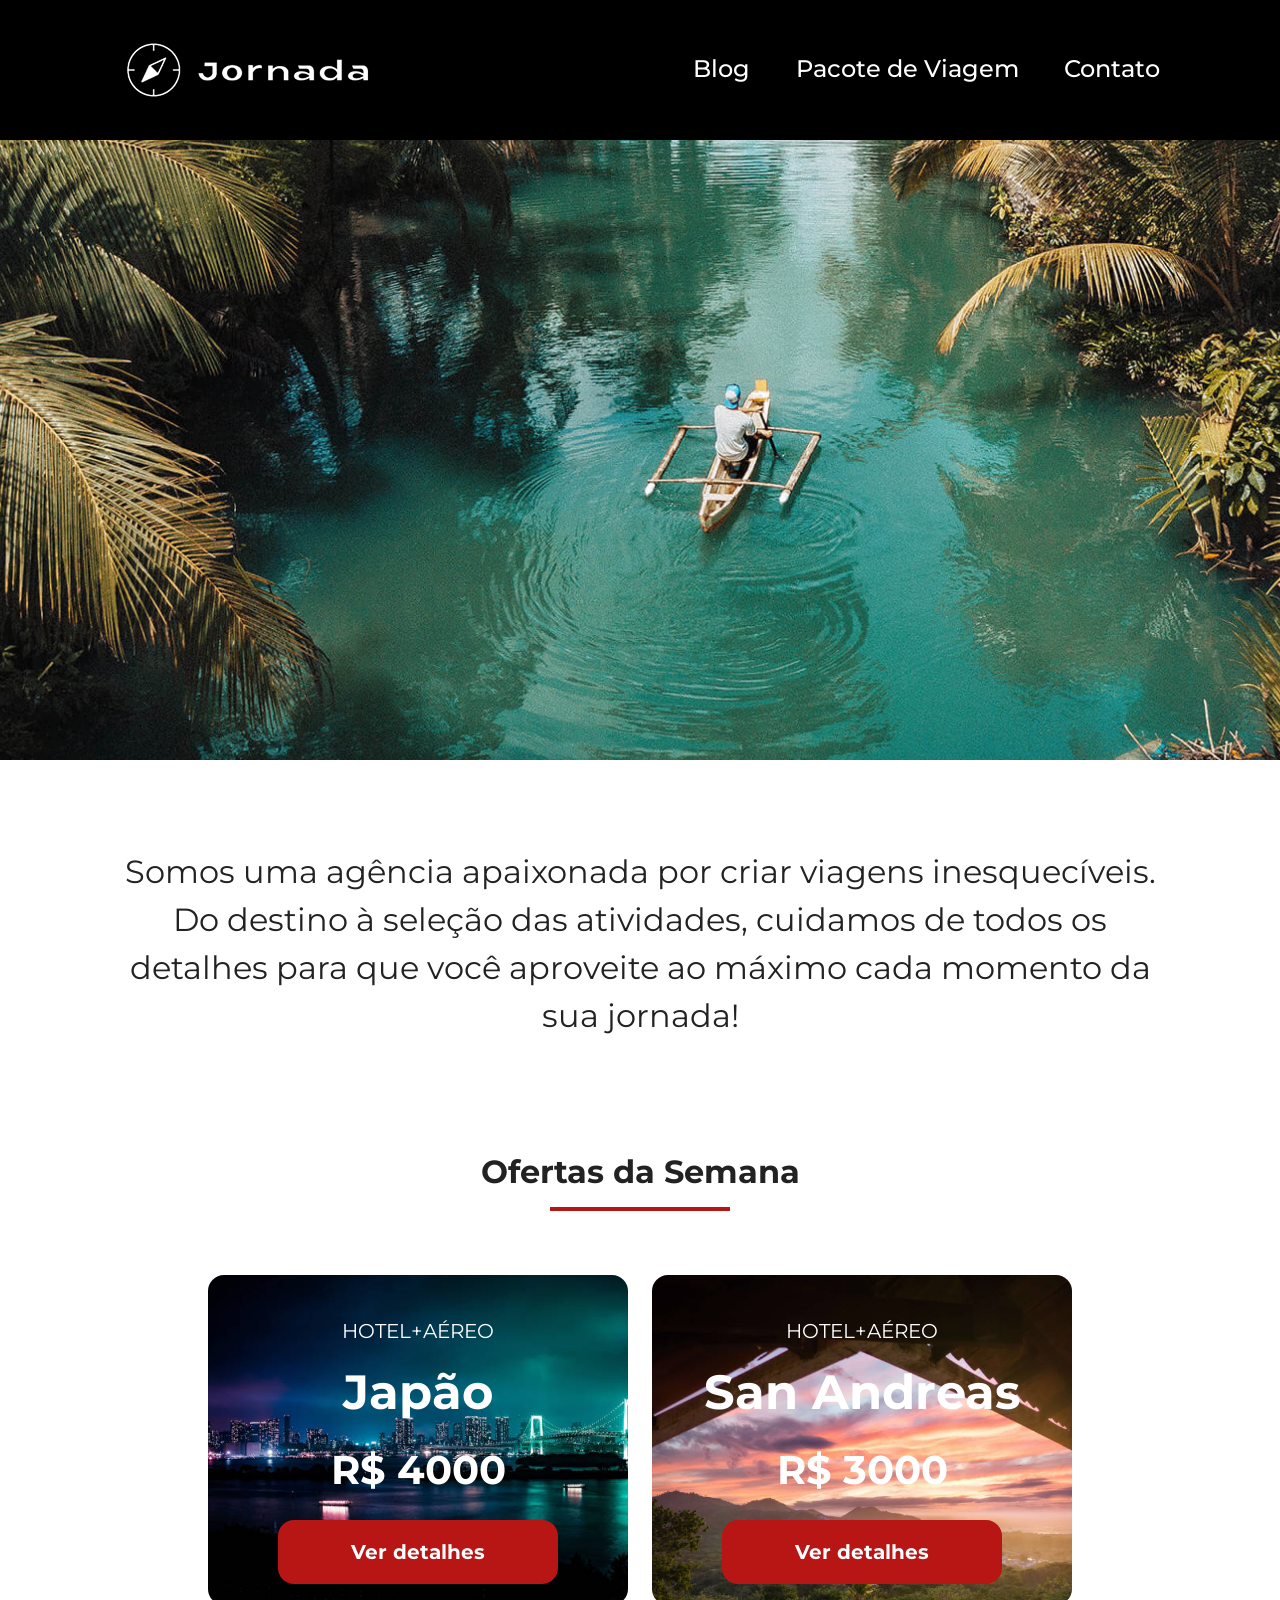
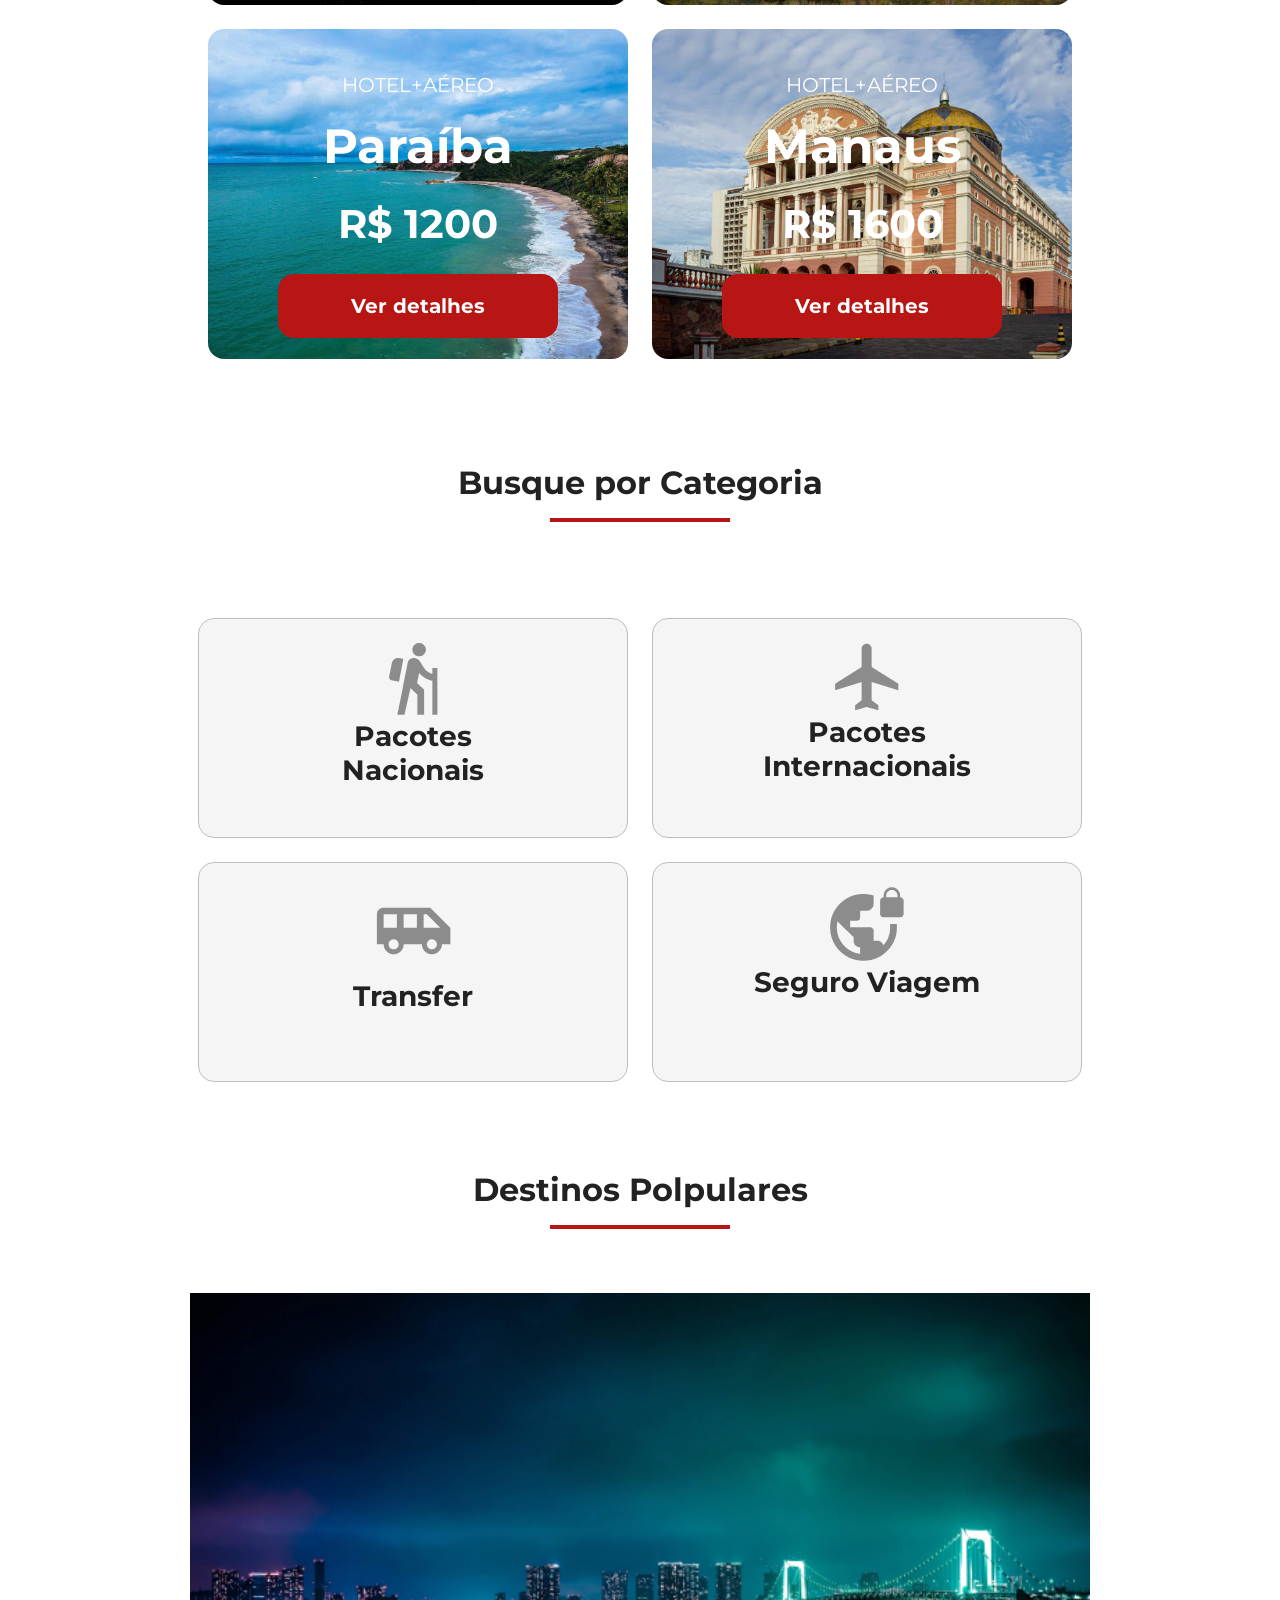
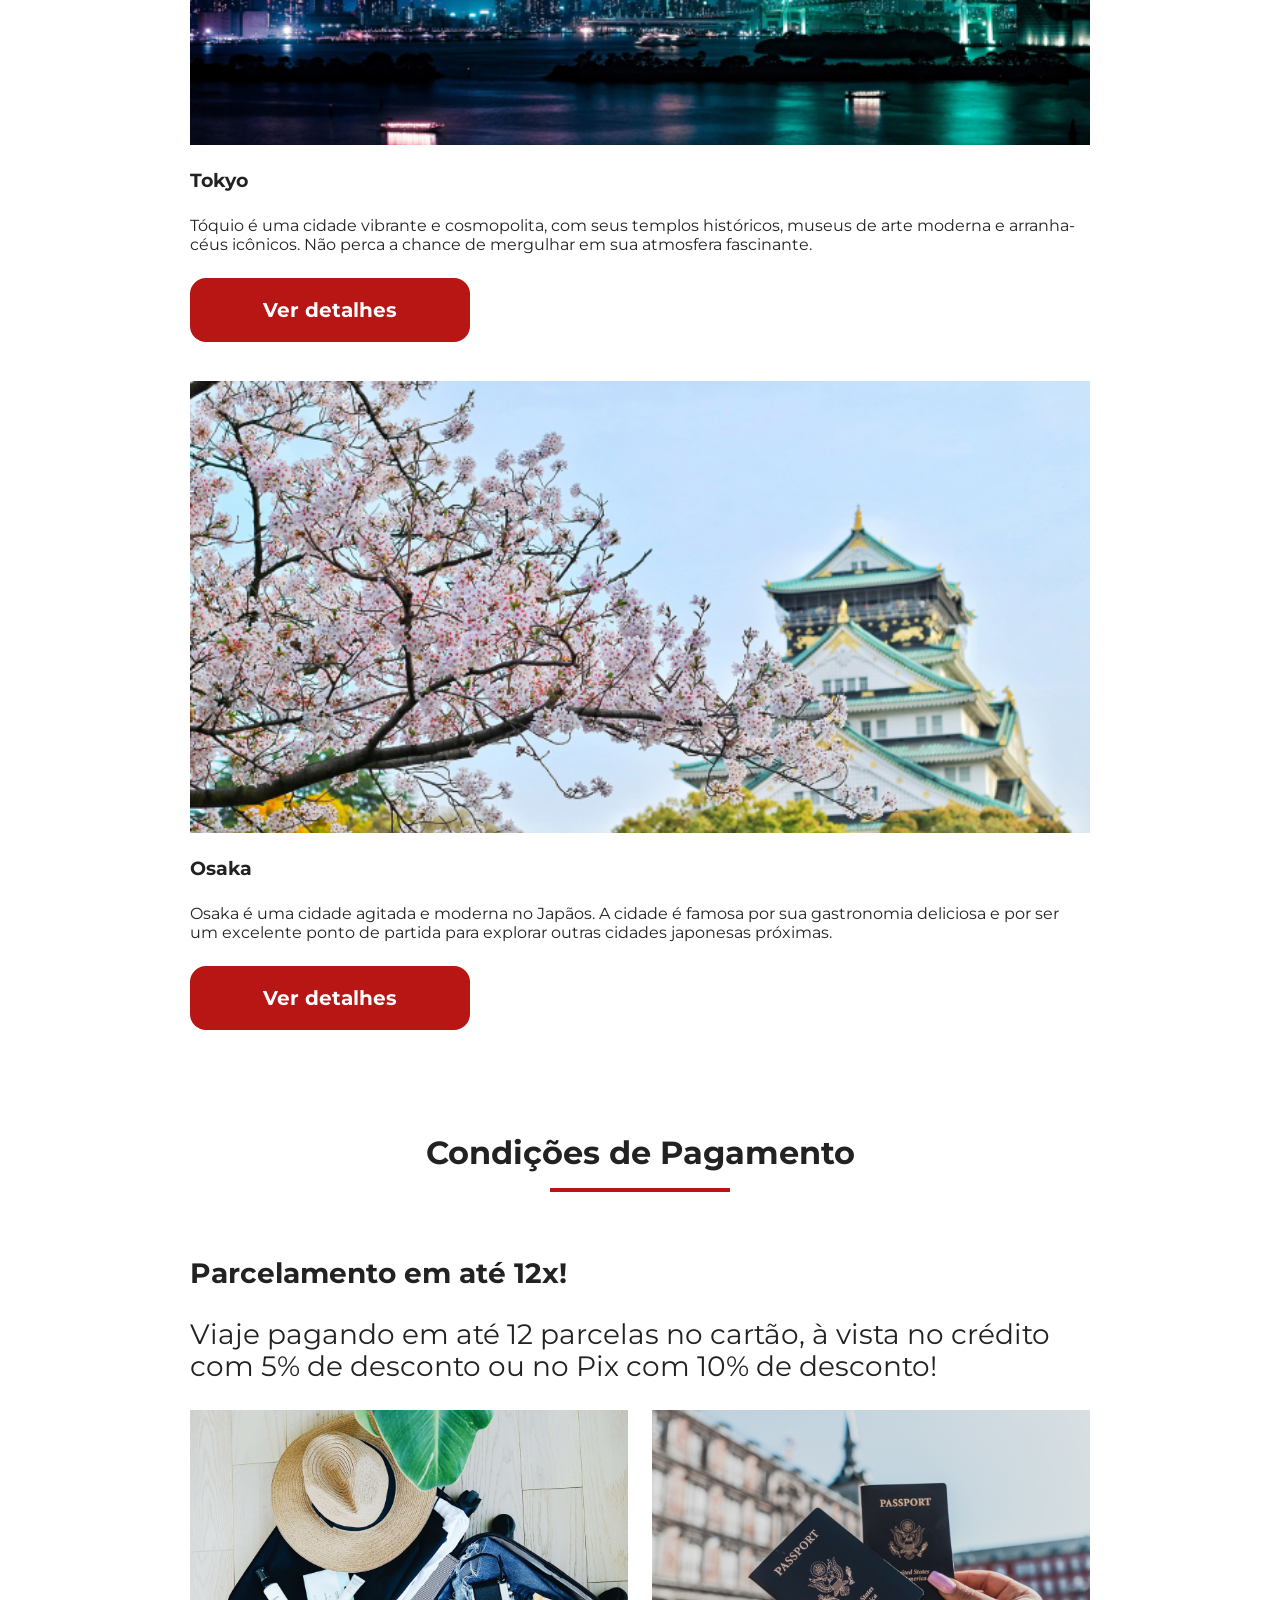
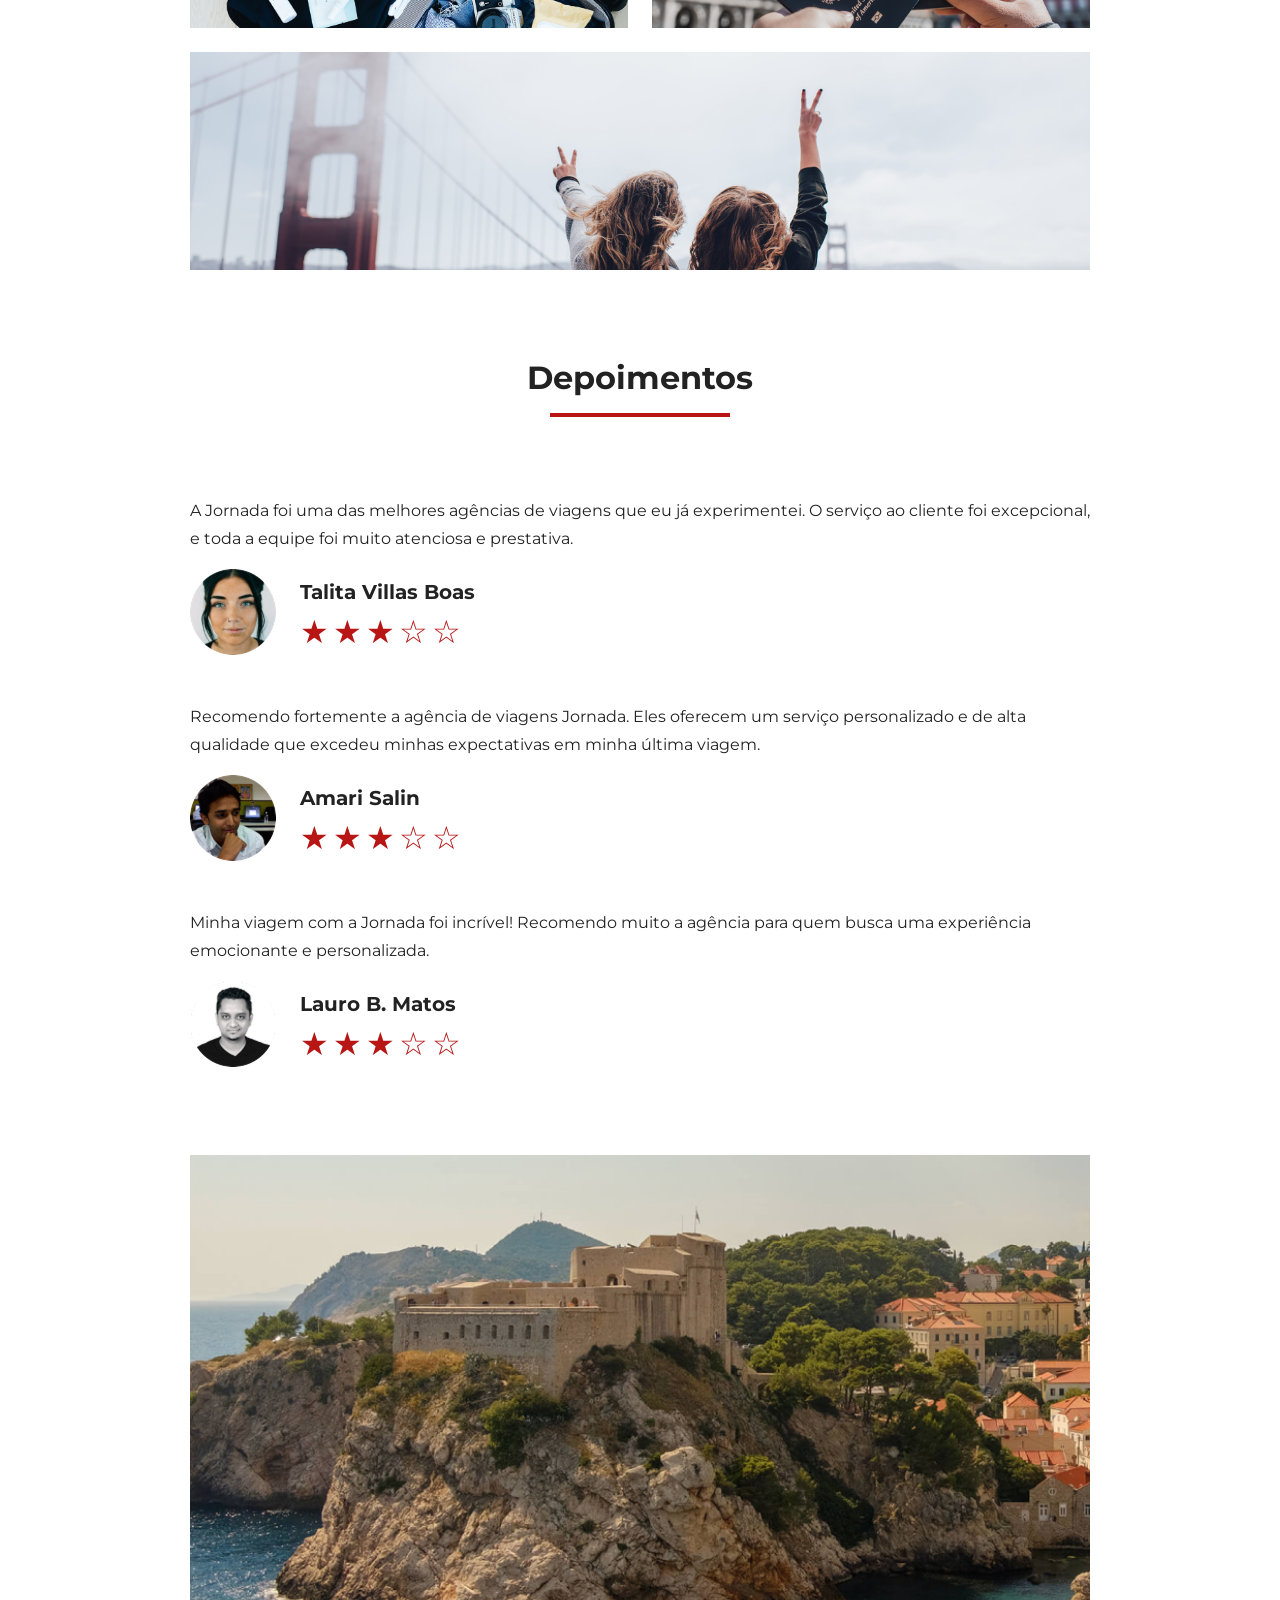
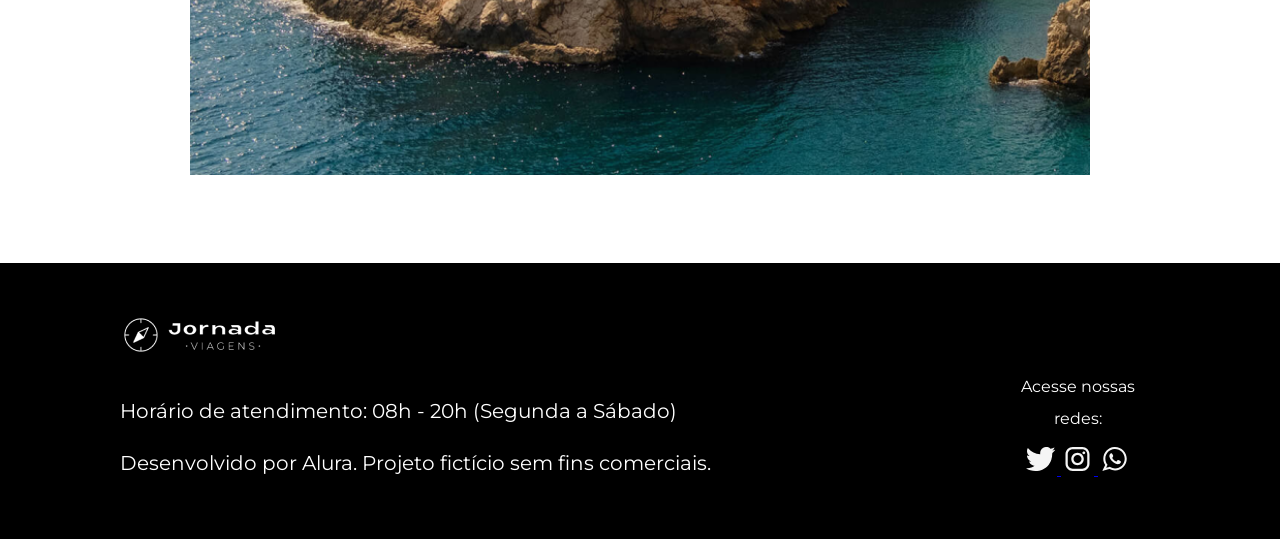
==== commit fa02a2b4: "Finalizando Bottom-hero e Footer" ====
--- a/index.html
+++ b/index.html
@@ -138,7 +138,7 @@
         <article class="item tokyo">
           <header>
               <div class="img-item"></div>
-              <h4>Tokyo</h4>
+              <h3>Tokyo</h3>
           </header>
           <p >Tóquio é uma cidade vibrante e cosmopolita, com seus templos
               históricos, museus de arte moderna e arranha-céus icônicos. Não
@@ -153,7 +153,7 @@
         <article class="item osaka">
           <header>
             <div class="img-item"></div>
-            <h4>Osaka</h4>
+            <h3>Osaka</h3>
           </header>
           <p>Osaka é uma cidade agitada e moderna no Japãos. A cidade é famosa
             por sua gastronomia deliciosa e por ser um excelente ponto de
@@ -249,4 +249,26 @@
         </article>
       </div>
     </section>
+    <section class="bottom-hero">
+      <div class="footer-img"></div>
+    </section>
+    <footer class="main-footer">
+      <div class="footer-content">
+        <img src="./assets/logo-footer.png" alt="logo completo Jornada Viagens">
+        <p>Horário de atendimento: 08h - 20h (Segunda a Sábado)</p>
+        <p>Desenvolvido por Alura. Projeto fictício sem fins comerciais.</p>
+      </div>
+      <div class="footer-social">
+        <p>Acesse nossas redes:</p>
+        <a href="#" target="_blank" title="Acesse o Twitter do Jornada Viagens">
+          <img src="./assets/icone-twitter.svg" alt="icone do Twitter na cor branca">
+        </a>
+        <a href="#" target="_blank" title="Acesse o Instagram do Jornada Viagens">
+          <img src="./assets/icone-instagram.svg" alt="icone do Twitter na cor branca">
+        </a>
+        <a href="#" target="_blank" title="Acesse o WhatsApp do Jornada Viagens">
+          <img src="./assets/icone-whatsapp.svg" alt="icone do WhatsApp na cor branca">
+        </a>
+      </div>
+    </footer>
   </body></html>
--- a/css/styles.css
+++ b/css/styles.css
@@ -5,4 +5,5 @@
 @import url(categories.css);
 @import url(destinations.css);
 @import url(payments.css);
-@import url(testemonials.css);+@import url(testemonials.css);
+@import url(footer.css);
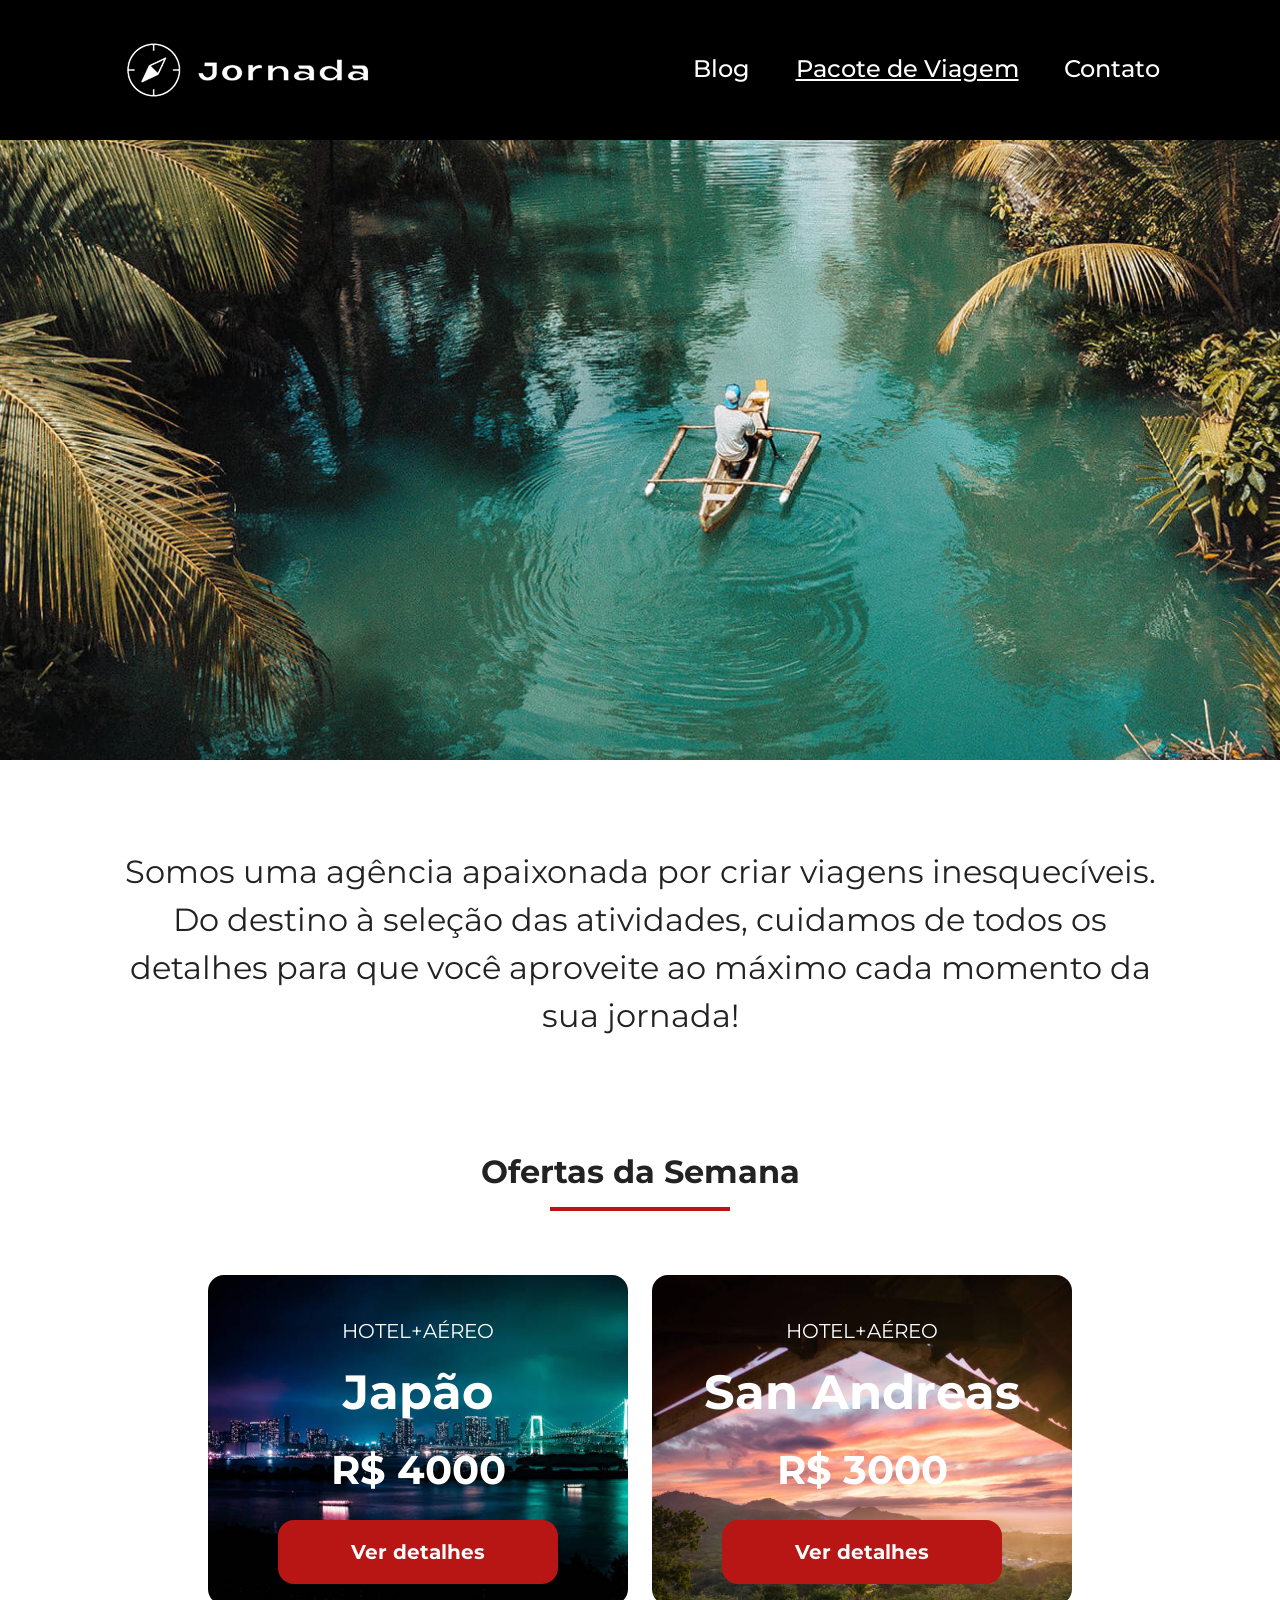
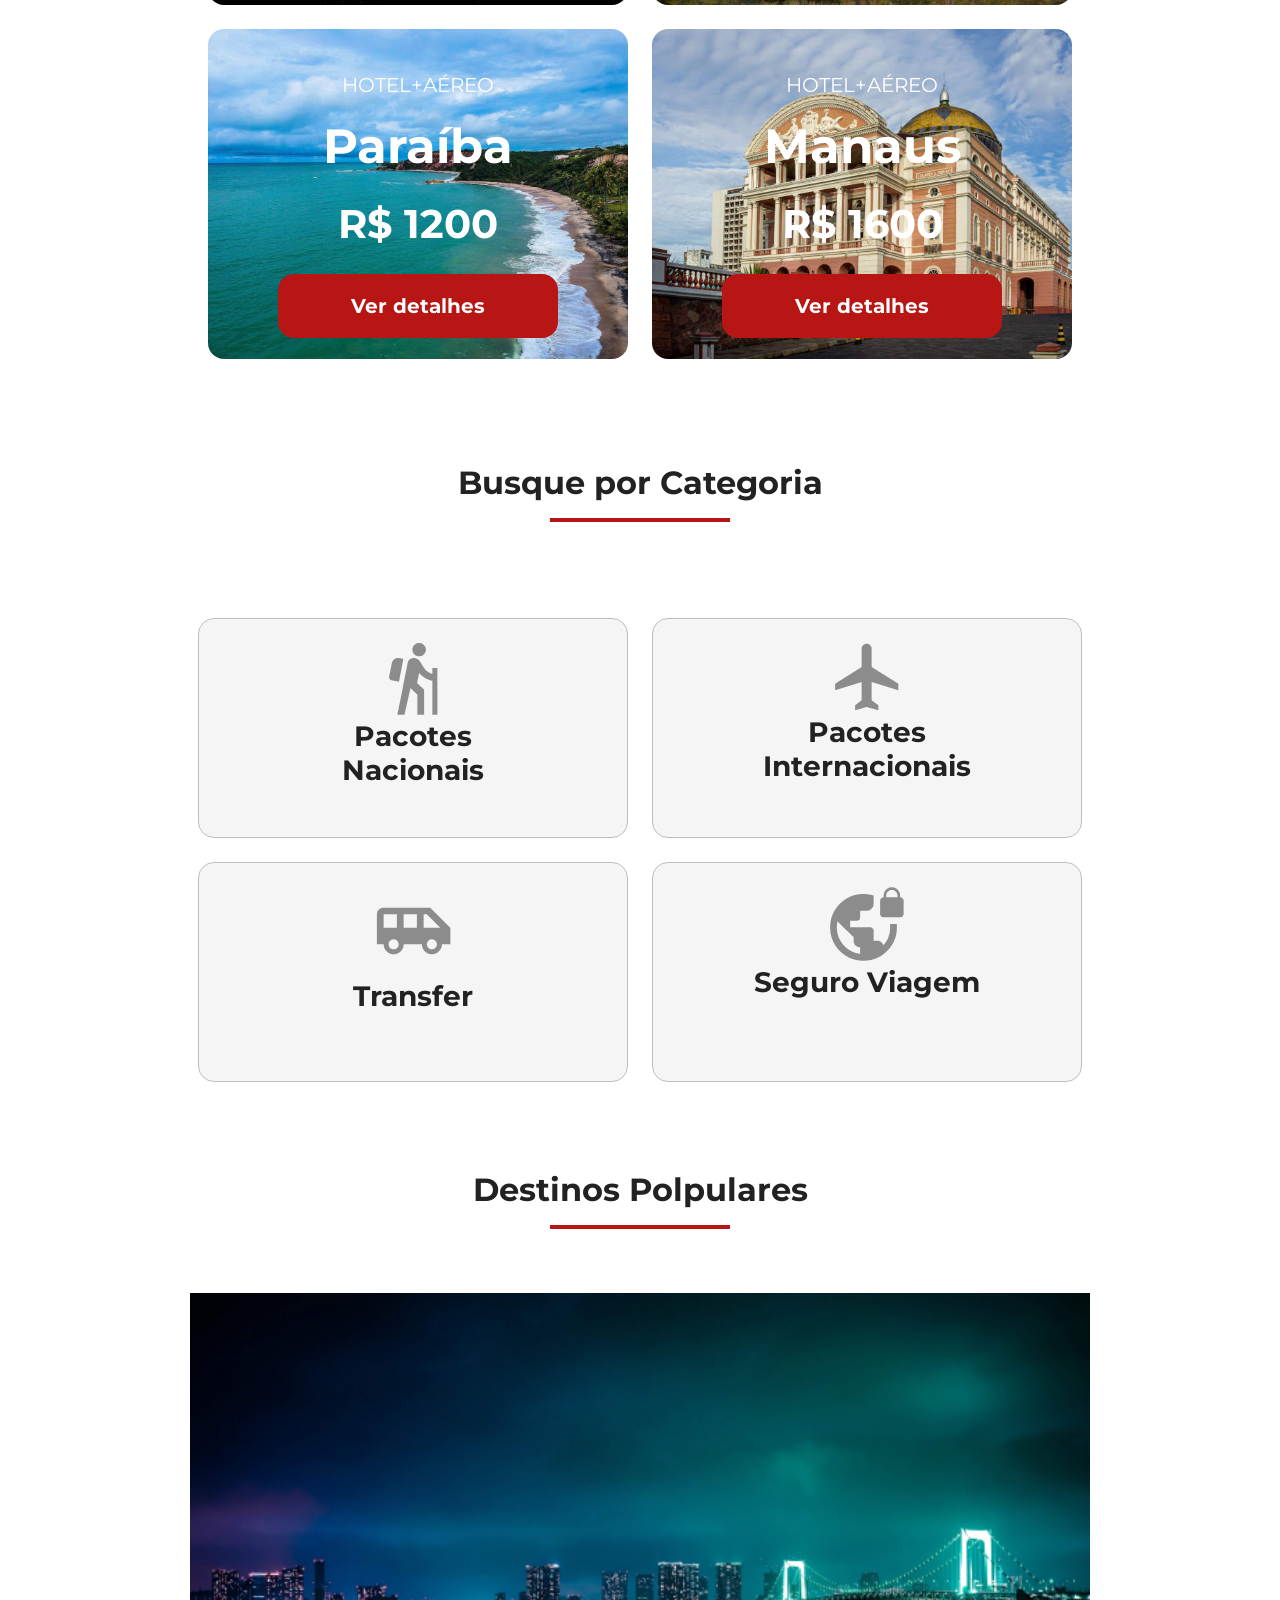
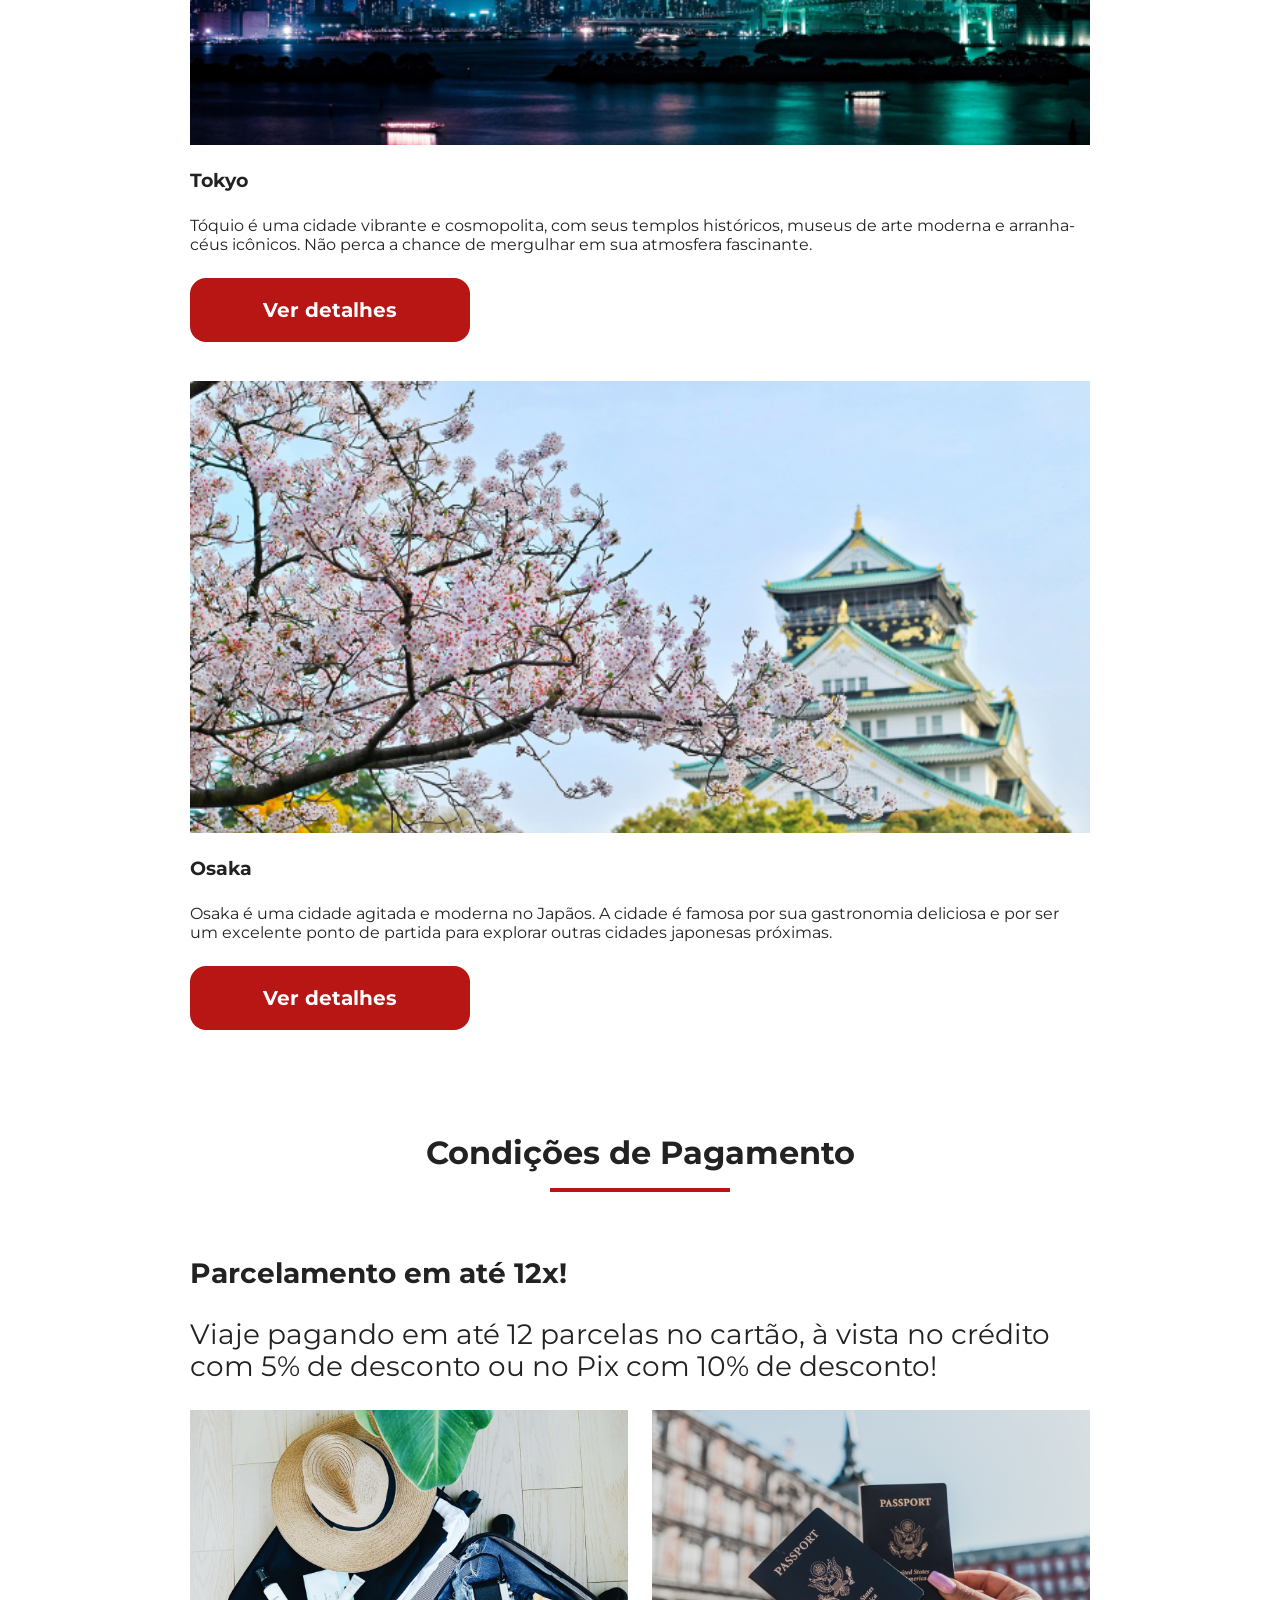
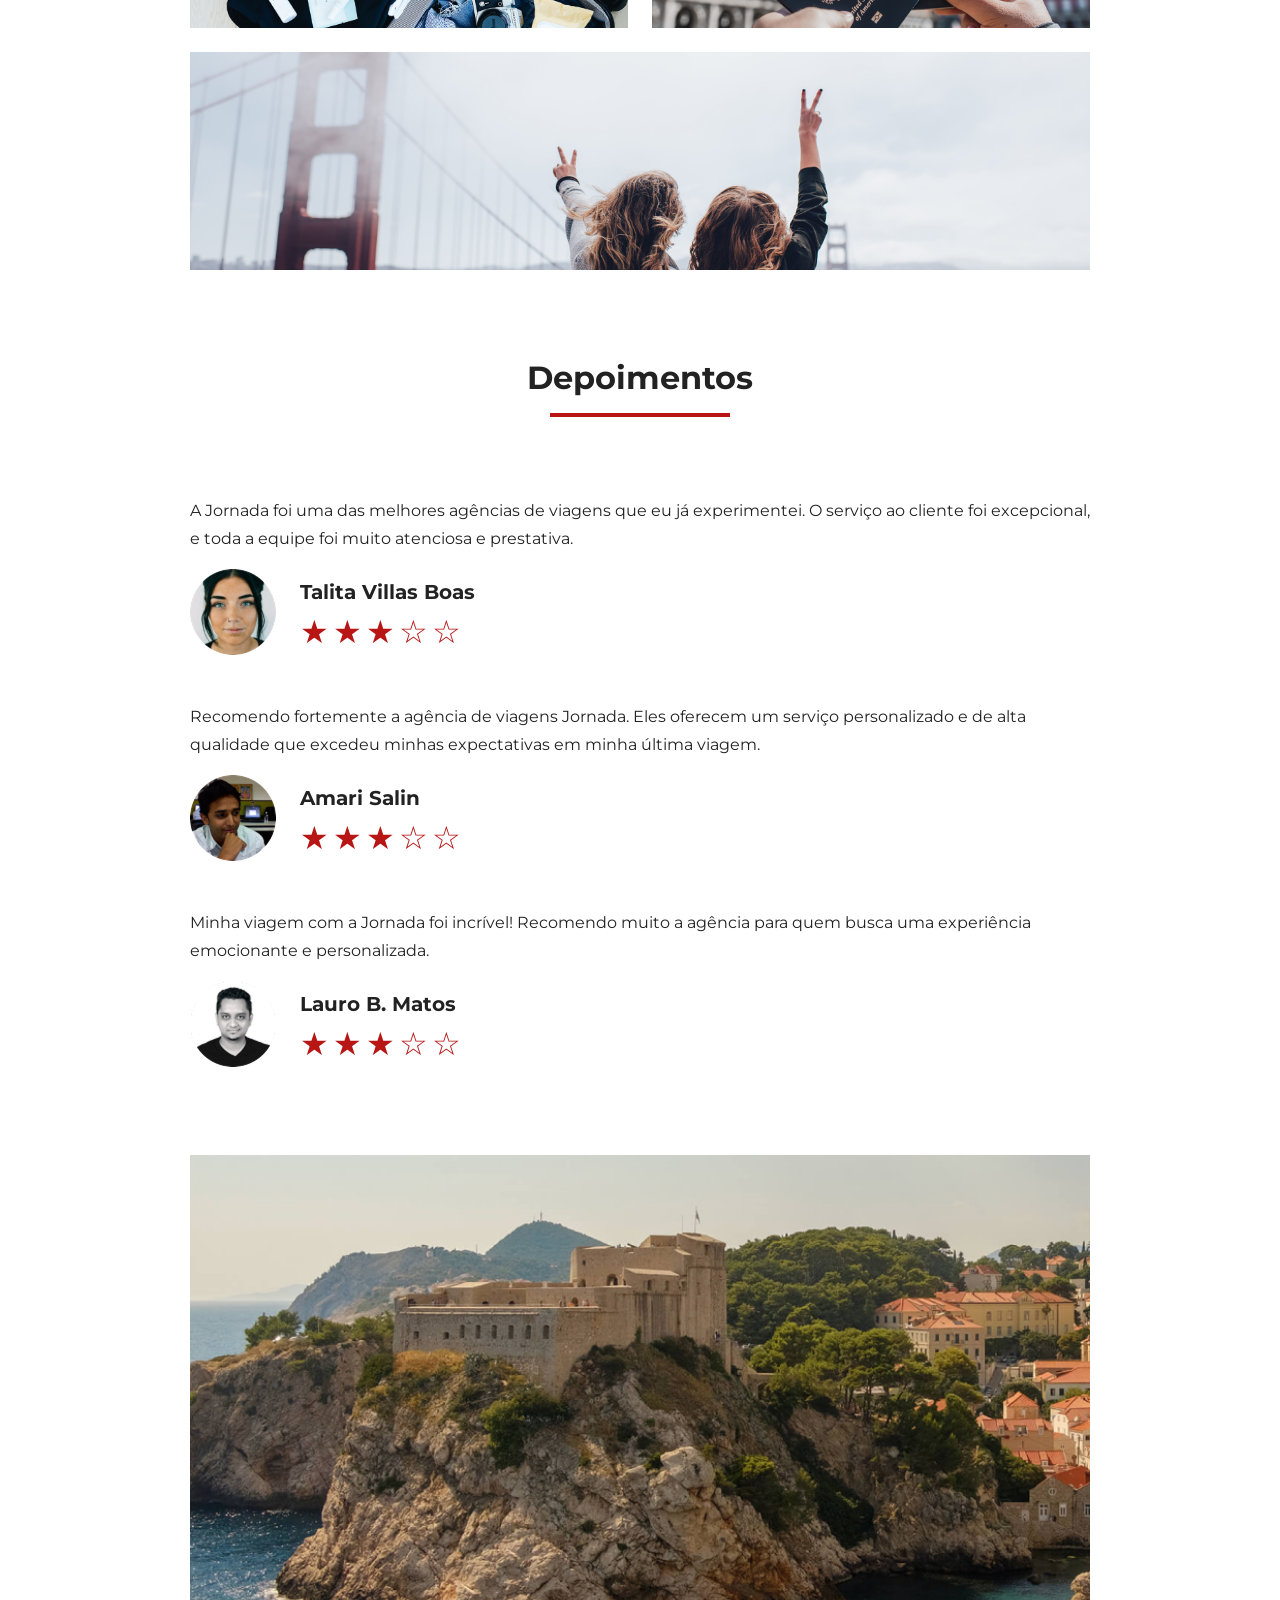
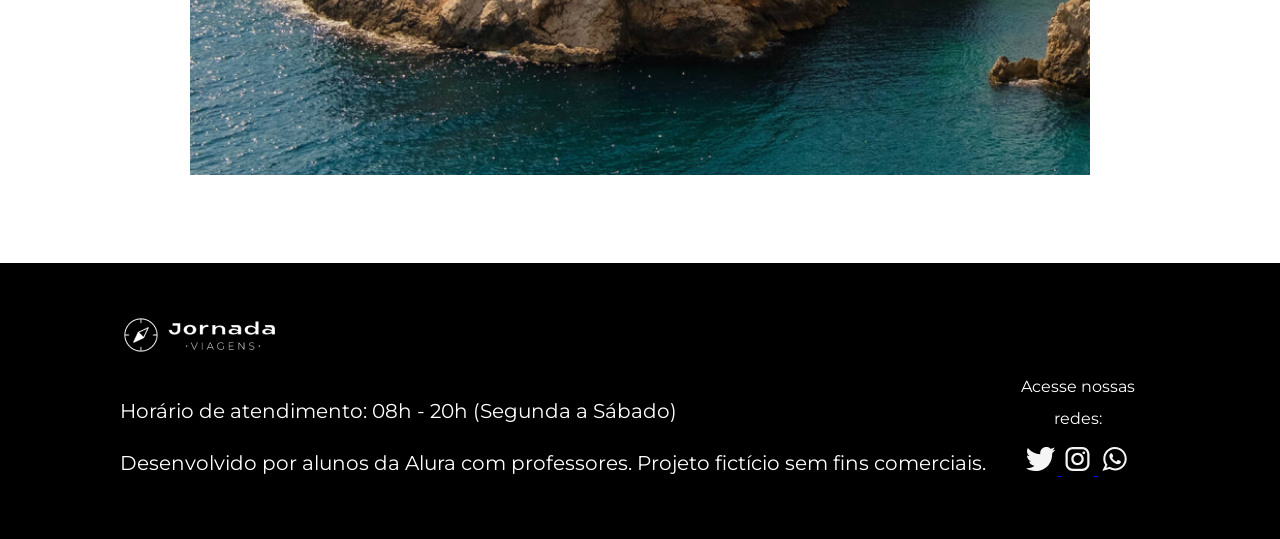
==== commit 1c39154d: "Criando página Pacotes de Viagens" ====
--- a/index.html
+++ b/index.html
@@ -2,9 +2,18 @@
   <head>
     <meta charset="UTF-8" />
     <meta name="viewport" content="width=device-width, initial-scale=1.0" />
+    <meta name="description" content="Jornada Viagens,uma agência apaixonada por criar viagens inesquecíveis.">
+    <meta name="og:title" content="Jornada Viagens">
+    <meta name="og:description"
+      content="Jornada Viagens,uma agência apaixonada por criar viagens inesquecíveis">
+    <meta name="og:image"
+      content="https://Lua233.github.io/jornada-viagens/assets/logo-footer.png">
+    <meta name="og:type" content="website">
+    <meta name="og:url"
+      content="https://Lua233.github.io/jornada-viagens">
     <link rel="stylesheet" href="css/styles.css" />
     <title>Jornada Viagens</title>
-    <link rel="shortcut icon" href="./assets/favicon.ico" type="image/x-icon">
+    <link rel="shortcut icon" href="./assets/favico-branco.svg" type="image/x-icon">
   </head>
   <body>
     <header class="main-header">
@@ -23,7 +32,7 @@
                 <a href="blog.html" target="_blank" title="Acessar Blog">Blog</a>
               </li>
               <li>
-                <a href="pacotes.html" target="_blank" title="Acessar Pacotes de Viagem">Pacote de Viagem</a>
+                <a class="active" href="pacotesviagens.html" target="_blank" title="Acessar Pacotes de Viagem">Pacote de Viagem</a>
               </li>
               <li>
                 <a href="contato.html" target="_blank" title="Acessar Contato">Contato</a>
@@ -256,7 +265,7 @@
       <div class="footer-content">
         <img src="./assets/logo-footer.png" alt="logo completo Jornada Viagens">
         <p>Horário de atendimento: 08h - 20h (Segunda a Sábado)</p>
-        <p>Desenvolvido por Alura. Projeto fictício sem fins comerciais.</p>
+        <p>Desenvolvido por alunos da Alura com professores. Projeto fictício sem fins comerciais.</p>
       </div>
       <div class="footer-social">
         <p>Acesse nossas redes:</p>
